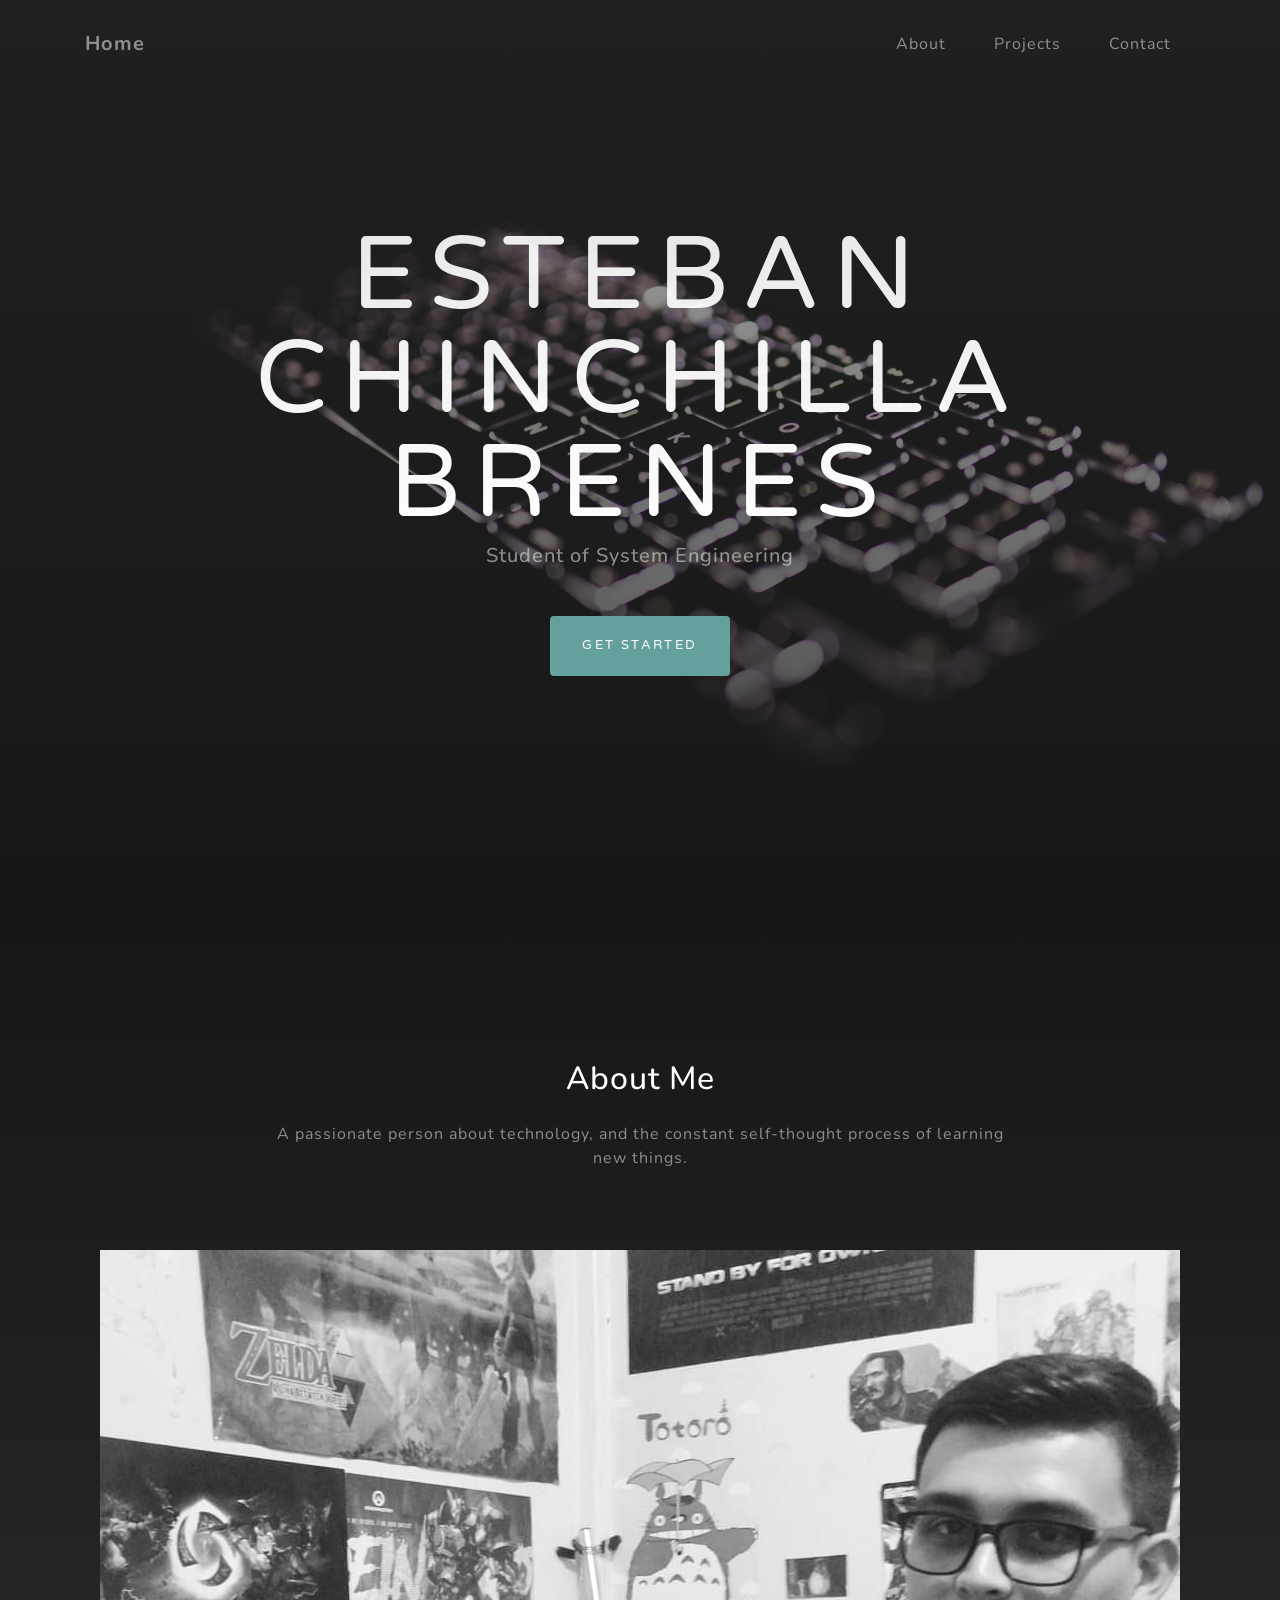
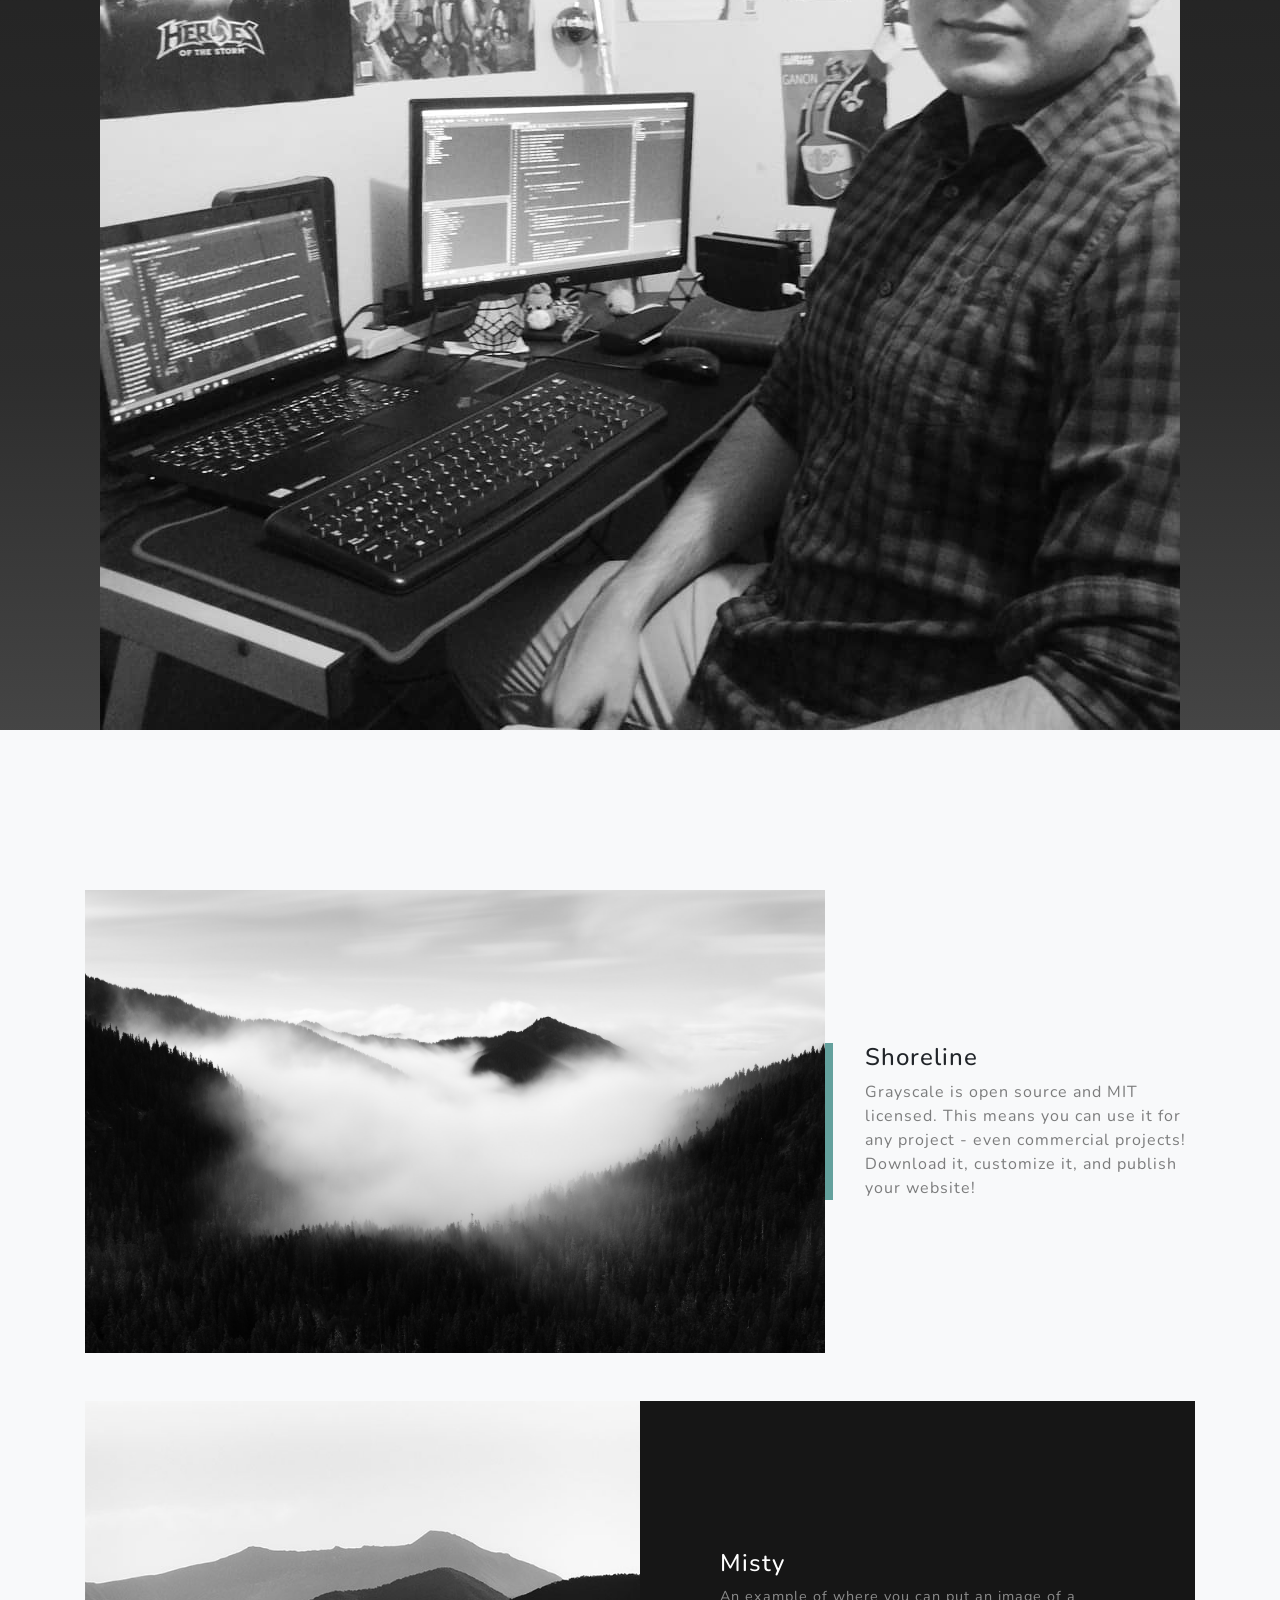
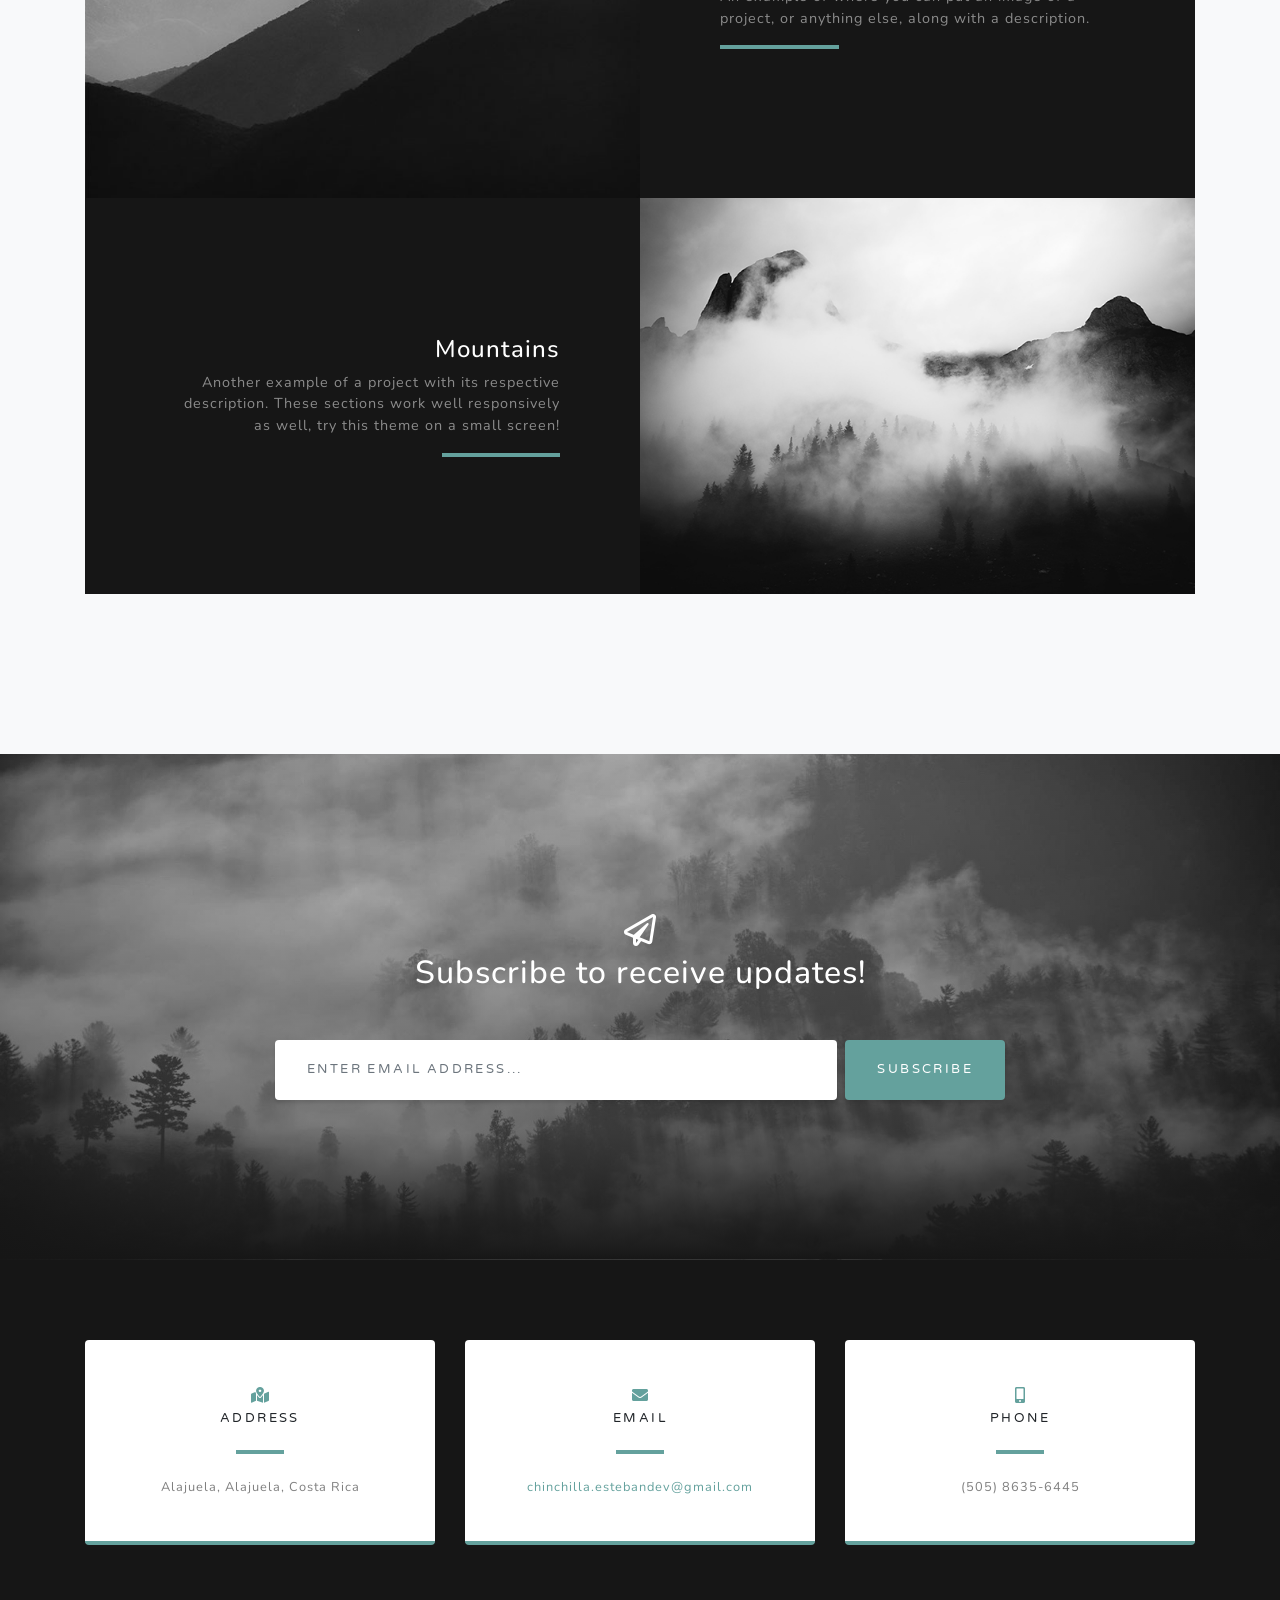
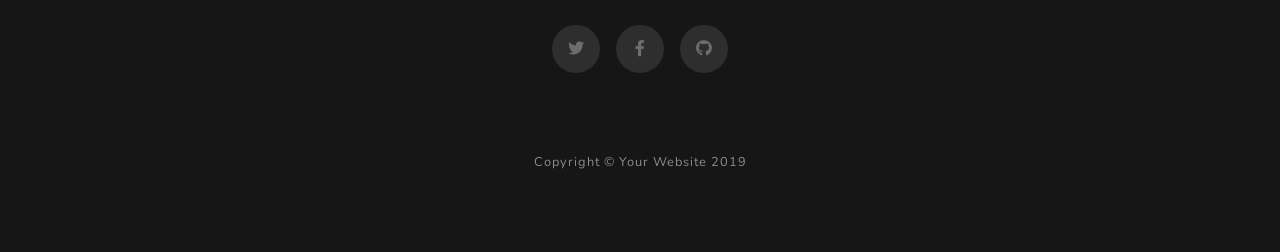
==== index.html @ f5b6cfc0 "Profile pic and header" ====
<!DOCTYPE html>
<html lang="en">

<head>

  <meta charset="utf-8">
  <meta name="viewport" content="width=device-width, initial-scale=1, shrink-to-fit=no">
  <meta name="description" content="">
  <meta name="author" content="">

  <title>Home</title>

  <!-- Bootstrap core CSS -->
  <link href="vendor/bootstrap/css/bootstrap.min.css" rel="stylesheet">

  <!-- Custom fonts for this template -->
  <link href="vendor/fontawesome-free/css/all.min.css" rel="stylesheet">
  <link href="https://fonts.googleapis.com/css?family=Varela+Round" rel="stylesheet">
  <link href="https://fonts.googleapis.com/css?family=Nunito:200,200i,300,300i,400,400i,600,600i,700,700i,800,800i,900,900i" rel="stylesheet">

  <!-- Custom styles for this template -->
  <link href="css/grayscale.min.css" rel="stylesheet">

</head>

<body id="page-top">

  <!-- Navigation -->
  <nav class="navbar navbar-expand-lg navbar-light fixed-top" id="mainNav">
    <div class="container">
      <a class="navbar-brand js-scroll-trigger" href="#page-top">Home</a>
      <button class="navbar-toggler navbar-toggler-right" type="button" data-toggle="collapse" data-target="#navbarResponsive" aria-controls="navbarResponsive" aria-expanded="false" aria-label="Toggle navigation">
        Menu
        <i class="fas fa-bars"></i>
      </button>
      <div class="collapse navbar-collapse" id="navbarResponsive">
        <ul class="navbar-nav ml-auto">
          <li class="nav-item">
            <a class="nav-link js-scroll-trigger" href="#about">About</a>
          </li>
          <li class="nav-item">
            <a class="nav-link js-scroll-trigger" href="#projects">Projects</a>
          </li>
          <li class="nav-item">
            <a class="nav-link js-scroll-trigger" href="#signup">Contact</a>
          </li>
        </ul>
      </div>
    </div>
  </nav>

  <!-- Header -->
  <header class="masthead">
    <div class="container d-flex h-100 align-items-center">
      <div class="mx-auto text-center">
        <h1 class="mx-auto my-0 text-uppercase">Esteban Chinchilla Brenes</h1>
        <h2 class="text-white-50 mx-auto mt-2 mb-5">Student of System Engineering</h2>
        <a href="#about" class="btn btn-primary js-scroll-trigger">Get Started</a>
      </div>
    </div>
  </header>

  <!-- About Section -->
  <section id="about" class="about-section text-center">
    <div class="container">
      <div class="row">
        <div class="col-lg-8 mx-auto">
          <h2 class="text-white mb-4">About Me</h2>
          <p class="text-white-50">
            A passionate person about technology, and the constant self-thought process of learning new things.
          </p>
        </div>
      </div>
      <img src="img/esteban.jpg" class="img-fluid" alt="">
    </div>
  </section>

  <!-- Projects Section -->
  <section id="projects" class="projects-section bg-light">
    <div class="container">

      <!-- Featured Project Row -->
      <div class="row align-items-center no-gutters mb-4 mb-lg-5">
        <div class="col-xl-8 col-lg-7">
          <img class="img-fluid mb-3 mb-lg-0" src="img/bg-masthead.jpg" alt="">
        </div>
        <div class="col-xl-4 col-lg-5">
          <div class="featured-text text-center text-lg-left">
            <h4>Shoreline</h4>
            <p class="text-black-50 mb-0">Grayscale is open source and MIT licensed. This means you can use it for any project - even commercial projects! Download it, customize it, and publish your website!</p>
          </div>
        </div>
      </div>

      <!-- Project One Row -->
      <div class="row justify-content-center no-gutters mb-5 mb-lg-0">
        <div class="col-lg-6">
          <img class="img-fluid" src="img/demo-image-01.jpg" alt="">
        </div>
        <div class="col-lg-6">
          <div class="bg-black text-center h-100 project">
            <div class="d-flex h-100">
              <div class="project-text w-100 my-auto text-center text-lg-left">
                <h4 class="text-white">Misty</h4>
                <p class="mb-0 text-white-50">An example of where you can put an image of a project, or anything else, along with a description.</p>
                <hr class="d-none d-lg-block mb-0 ml-0">
              </div>
            </div>
          </div>
        </div>
      </div>

      <!-- Project Two Row -->
      <div class="row justify-content-center no-gutters">
        <div class="col-lg-6">
          <img class="img-fluid" src="img/demo-image-02.jpg" alt="">
        </div>
        <div class="col-lg-6 order-lg-first">
          <div class="bg-black text-center h-100 project">
            <div class="d-flex h-100">
              <div class="project-text w-100 my-auto text-center text-lg-right">
                <h4 class="text-white">Mountains</h4>
                <p class="mb-0 text-white-50">Another example of a project with its respective description. These sections work well responsively as well, try this theme on a small screen!</p>
                <hr class="d-none d-lg-block mb-0 mr-0">
              </div>
            </div>
          </div>
        </div>
      </div>

    </div>
  </section>

  <!-- Signup Section -->
  <section id="signup" class="signup-section">
    <div class="container">
      <div class="row">
        <div class="col-md-10 col-lg-8 mx-auto text-center">

          <i class="far fa-paper-plane fa-2x mb-2 text-white"></i>
          <h2 class="text-white mb-5">Subscribe to receive updates!</h2>

          <form class="form-inline d-flex">
            <input type="email" class="form-control flex-fill mr-0 mr-sm-2 mb-3 mb-sm-0" id="inputEmail" placeholder="Enter email address...">
            <button type="submit" class="btn btn-primary mx-auto">Subscribe</button>
          </form>

        </div>
      </div>
    </div>
  </section>

  <!-- Contact Section -->
  <section class="contact-section bg-black">
    <div class="container">

      <div class="row">

        <div class="col-md-4 mb-3 mb-md-0">
          <div class="card py-4 h-100">
            <div class="card-body text-center">
              <i class="fas fa-map-marked-alt text-primary mb-2"></i>
              <h4 class="text-uppercase m-0">Address</h4>
              <hr class="my-4">
              <div class="small text-black-50">Alajuela, Alajuela, Costa Rica</div>
            </div>
          </div>
        </div>

        <div class="col-md-4 mb-3 mb-md-0">
          <div class="card py-4 h-100">
            <div class="card-body text-center">
              <i class="fas fa-envelope text-primary mb-2"></i>
              <h4 class="text-uppercase m-0">Email</h4>
              <hr class="my-4">
              <div class="small text-black-50">
                <a href="#">chinchilla.estebandev@gmail.com</a>
              </div>
            </div>
          </div>
        </div>

        <div class="col-md-4 mb-3 mb-md-0">
          <div class="card py-4 h-100">
            <div class="card-body text-center">
              <i class="fas fa-mobile-alt text-primary mb-2"></i>
              <h4 class="text-uppercase m-0">Phone</h4>
              <hr class="my-4">
              <div class="small text-black-50">(505) 8635-6445</div>
            </div>
          </div>
        </div>
      </div>

      <div class="social d-flex justify-content-center">
        <a href="#" class="mx-2">
          <i class="fab fa-twitter"></i>
        </a>
        <a href="#" class="mx-2">
          <i class="fab fa-facebook-f"></i>
        </a>
        <a href="https://github.com/NabetseCR" class="mx-2">
          <i class="fab fa-github"></i>
        </a>
      </div>

    </div>
  </section>

  <!-- Footer -->
  <footer class="bg-black small text-center text-white-50">
    <div class="container">
      Copyright &copy; Your Website 2019
    </div>
  </footer>

  <!-- Bootstrap core JavaScript -->
  <script src="vendor/jquery/jquery.min.js"></script>
  <script src="vendor/bootstrap/js/bootstrap.bundle.min.js"></script>

  <!-- Plugin JavaScript -->
  <script src="vendor/jquery-easing/jquery.easing.min.js"></script>

  <!-- Custom scripts for this template -->
  <script src="js/grayscale.min.js"></script>

</body>

</html>
---- css/grayscale.min.css ----
/*!
 * Start Bootstrap - Grayscale v5.0.9 (https://startbootstrap.com/template-overviews/grayscale)
 * Copyright 2013-2019 Start Bootstrap
 * Licensed under MIT (https://github.com/BlackrockDigital/startbootstrap-grayscale/blob/master/LICENSE)
 */#mainNav{min-height:56px;background-color:#fff}#mainNav .navbar-toggler{font-size:80%;padding:.75rem;color:#64a19d;border:1px solid #64a19d}#mainNav .navbar-toggler:focus{outline:0}#mainNav .navbar-brand{color:#161616;font-weight:700;padding:.9rem 0}#mainNav .navbar-nav .nav-item:hover{color:fade(white,80%);outline:0;background-color:transparent}#mainNav .navbar-nav .nav-item:active,#mainNav .navbar-nav .nav-item:focus{outline:0;background-color:transparent}@media (min-width:992px){#mainNav{padding-top:0;padding-bottom:0;border-bottom:none;background-color:transparent;transition:background-color .3s ease-in-out}#mainNav .navbar-brand{padding:.5rem 0;color:rgba(255,255,255,.5)}#mainNav .nav-link{transition:none;padding:2rem 1.5rem;color:rgba(255,255,255,.5)}#mainNav .nav-link:hover{color:rgba(255,255,255,.75)}#mainNav .nav-link:active{color:#fff}#mainNav.navbar-shrink{background-color:#fff}#mainNav.navbar-shrink .navbar-brand{color:#161616}#mainNav.navbar-shrink .nav-link{color:#161616;padding:1.5rem 1.5rem 1.25rem;border-bottom:.25rem solid transparent}#mainNav.navbar-shrink .nav-link:hover{color:#64a19d}#mainNav.navbar-shrink .nav-link:active{color:#467370}#mainNav.navbar-shrink .nav-link.active{color:#64a19d;outline:0;border-bottom:.25rem solid #64a19d}}.masthead{position:relative;width:100%;height:auto;min-height:35rem;padding:15rem 0;background:linear-gradient(to bottom,rgba(22,22,22,.3) 0,rgba(22,22,22,.7) 75%,#161616 100%),url(../img/bg-esteban.jpg);background-position:center;background-repeat:no-repeat;background-attachment:scroll;background-size:cover}.masthead h1{font-family:'Varela Round';font-size:2.5rem;line-height:2.5rem;letter-spacing:.8rem;background:-webkit-linear-gradient(rgba(255,255,255,.9),rgba(255,255,255,6));-webkit-text-fill-color:transparent;-webkit-background-clip:text}.masthead h2{max-width:20rem;font-size:1rem}@media (min-width:768px){.masthead h1{font-size:4rem;line-height:4rem}}@media (min-width:992px){.masthead{height:100vh;padding:0}.masthead h1{font-size:6.5rem;line-height:6.5rem;letter-spacing:.8rem}.masthead h2{max-width:30rem;font-size:1.25rem}}.btn{box-shadow:0 .1875rem .1875rem 0 rgba(0,0,0,.1)!important;padding:1.25rem 2rem;font-family:'Varela Round';font-size:80%;text-transform:uppercase;letter-spacing:.15rem;border:0}.btn-primary{background-color:#64a19d}.btn-primary:hover{background-color:#4f837f}.btn-primary:focus{background-color:#4f837f;color:#fff}.btn-primary:active{background-color:#467370!important}.about-section{padding-top:10rem;background:linear-gradient(to bottom,#161616 0,rgba(22,22,22,.9) 75%,rgba(22,22,22,.8) 100%)}.about-section p{margin-bottom:5rem}.projects-section{padding:10rem 0}.projects-section .featured-text{padding:2rem}@media (min-width:992px){.projects-section .featured-text{padding:0 0 0 2rem;border-left:.5rem solid #64a19d}}.projects-section .project-text{padding:3rem;font-size:90%}@media (min-width:992px){.projects-section .project-text{padding:5rem}.projects-section .project-text hr{border-color:#64a19d;border-width:.25rem;width:30%}}.signup-section{padding:10rem 0;background:linear-gradient(to bottom,rgba(22,22,22,.1) 0,rgba(22,22,22,.5) 75%,#161616 100%),url(../img/bg-signup.jpg);background-position:center;background-repeat:no-repeat;background-attachment:scroll;background-size:cover}.signup-section .form-inline input{box-shadow:0 .1875rem .1875rem 0 rgba(0,0,0,.1)!important;padding:1.25rem 2rem;height:auto;font-family:'Varela Round';font-size:80%;text-transform:uppercase;letter-spacing:.15rem;border:0}.contact-section{padding:5rem 0 0}.contact-section .card{border:0;border-bottom:.25rem solid #64a19d}.contact-section .card h4{font-size:.8rem;font-family:'Varela Round';text-transform:uppercase;letter-spacing:.15rem}.contact-section .card hr{border-color:#64a19d;border-width:.25rem;width:3rem}.contact-section .social{margin-top:5rem}.contact-section .social a{text-align:center;height:3rem;width:3rem;background:rgba(255,255,255,.1);border-radius:100%;line-height:3rem;color:rgba(255,255,255,.3)}.contact-section .social a:hover{color:rgba(255,255,255,.5)}.contact-section .social a:active{color:#fff}body{font-family:Nunito;letter-spacing:.0625em}a{color:#64a19d}a:focus,a:hover{text-decoration:none;color:#3c6360}.bg-black{background-color:#161616!important}.bg-primary{background-color:#64a19d!important}.text-primary{color:#64a19d!important}footer{padding:5rem 0}
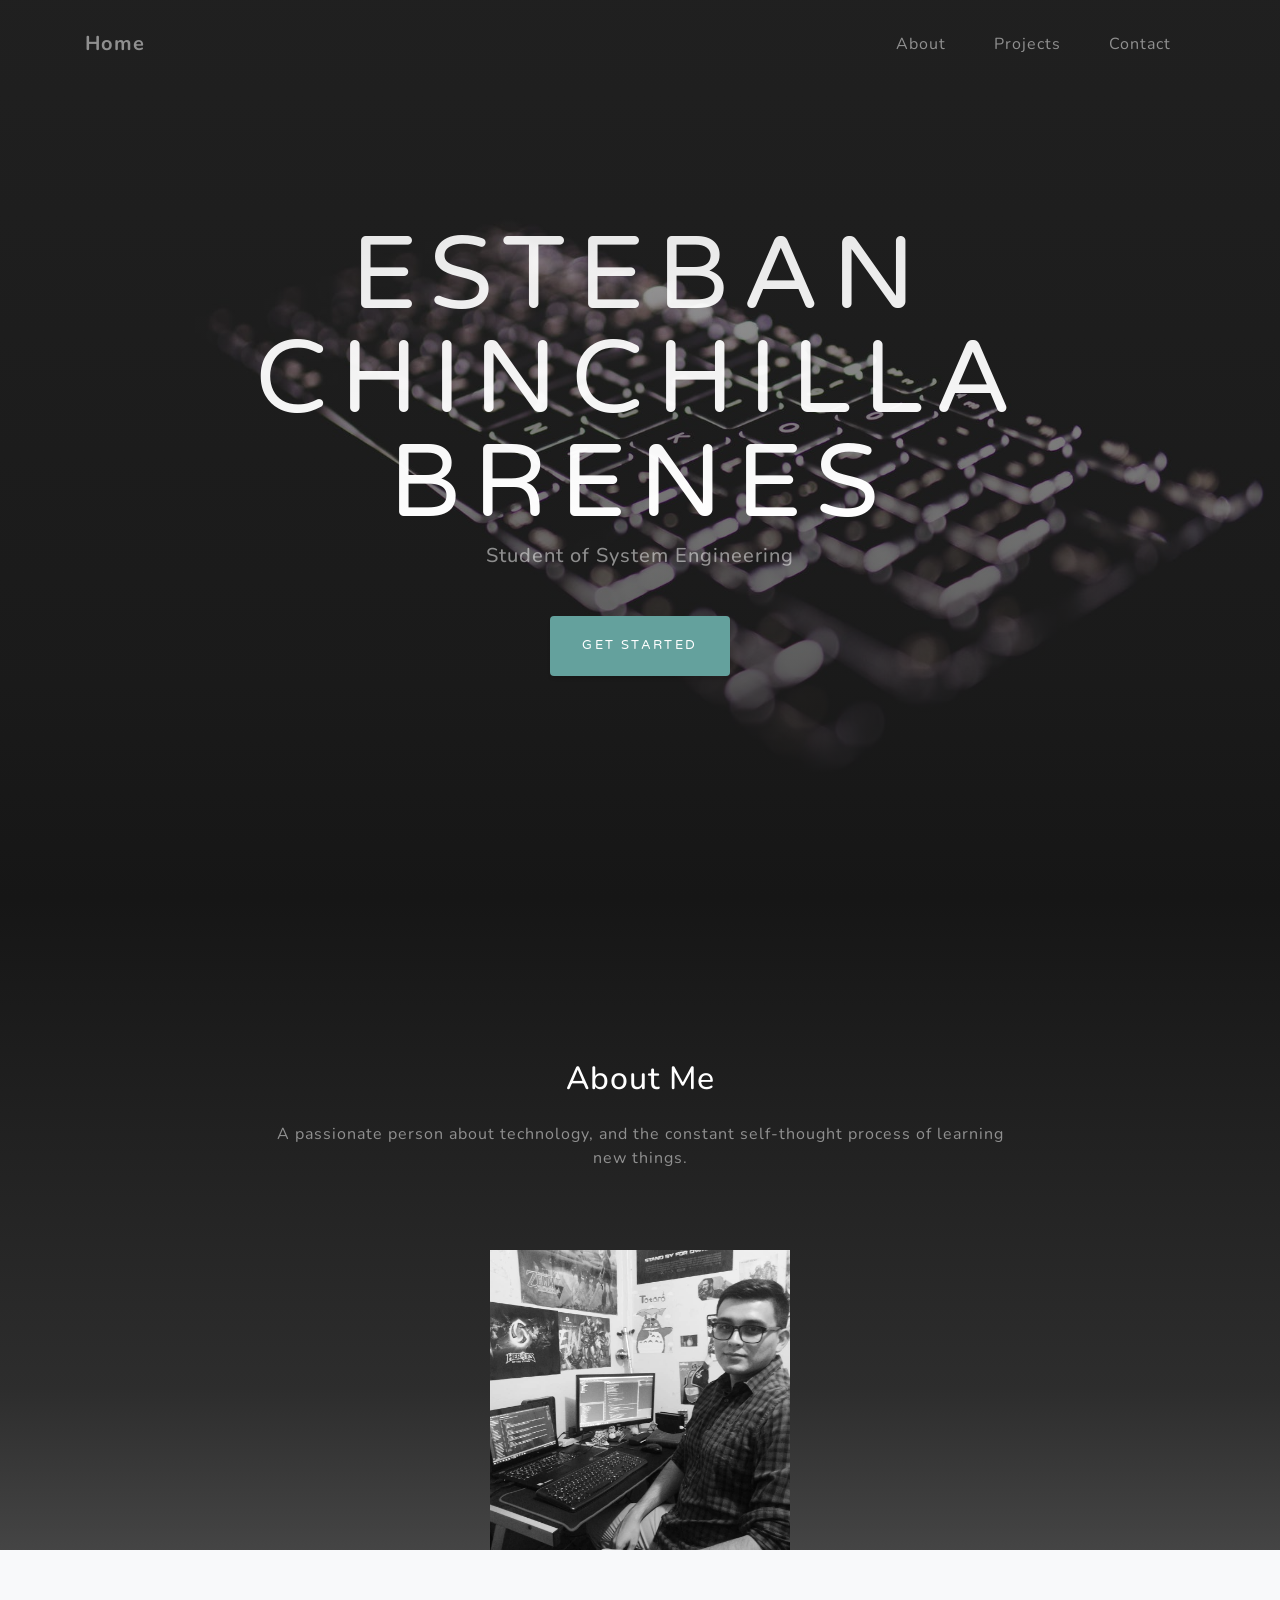
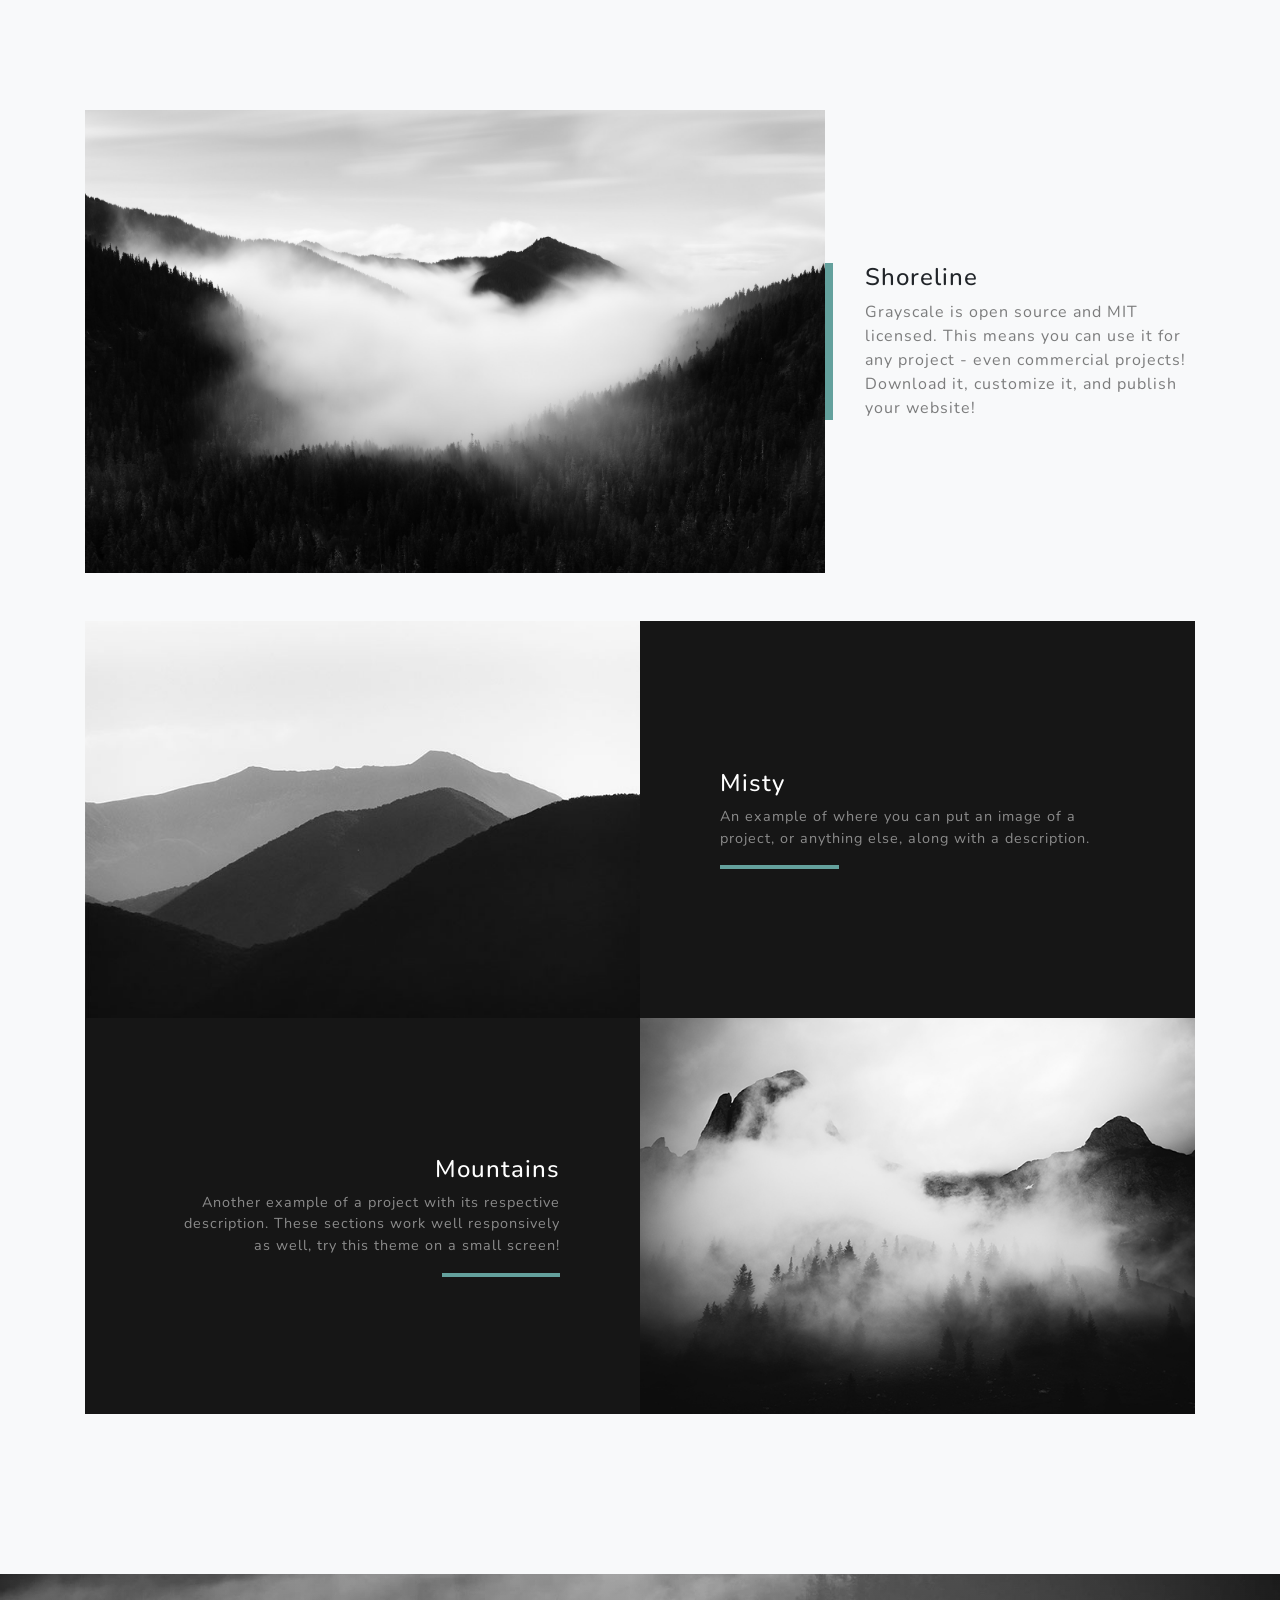
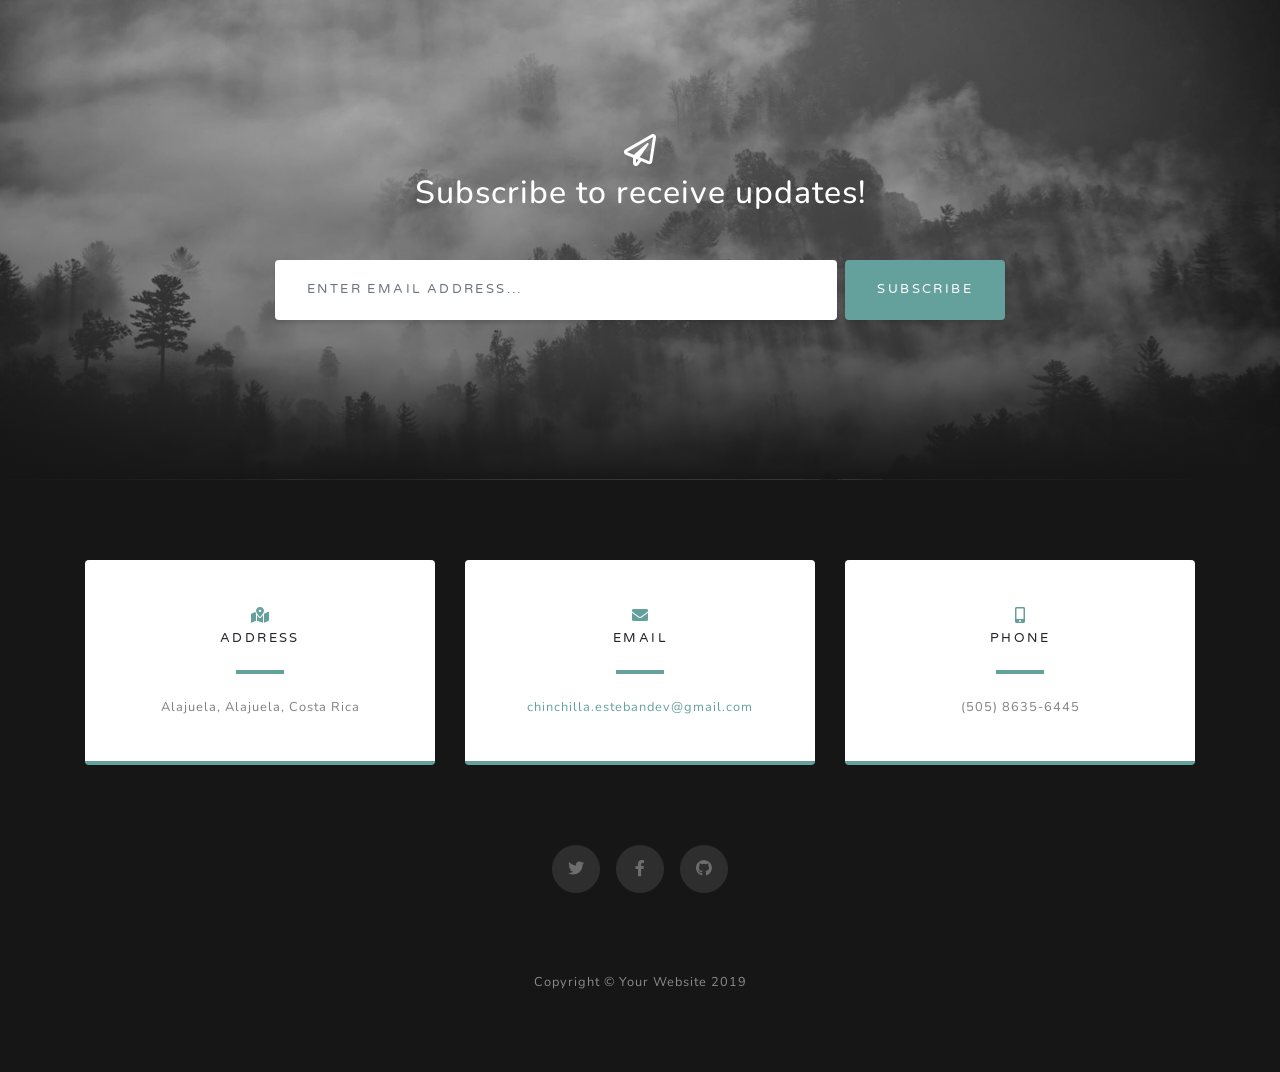
==== commit cf203beb: "fix size of picture" ====
--- a/index.html
+++ b/index.html
@@ -71,7 +71,7 @@
           </p>
         </div>
       </div>
-      <img src="img/esteban.jpg" class="img-fluid" alt="">
+      <img src="img/esteban.jpg" class="img-fluid" style="width: 300px; height: 300px;" alt="">
     </div>
   </section>
 
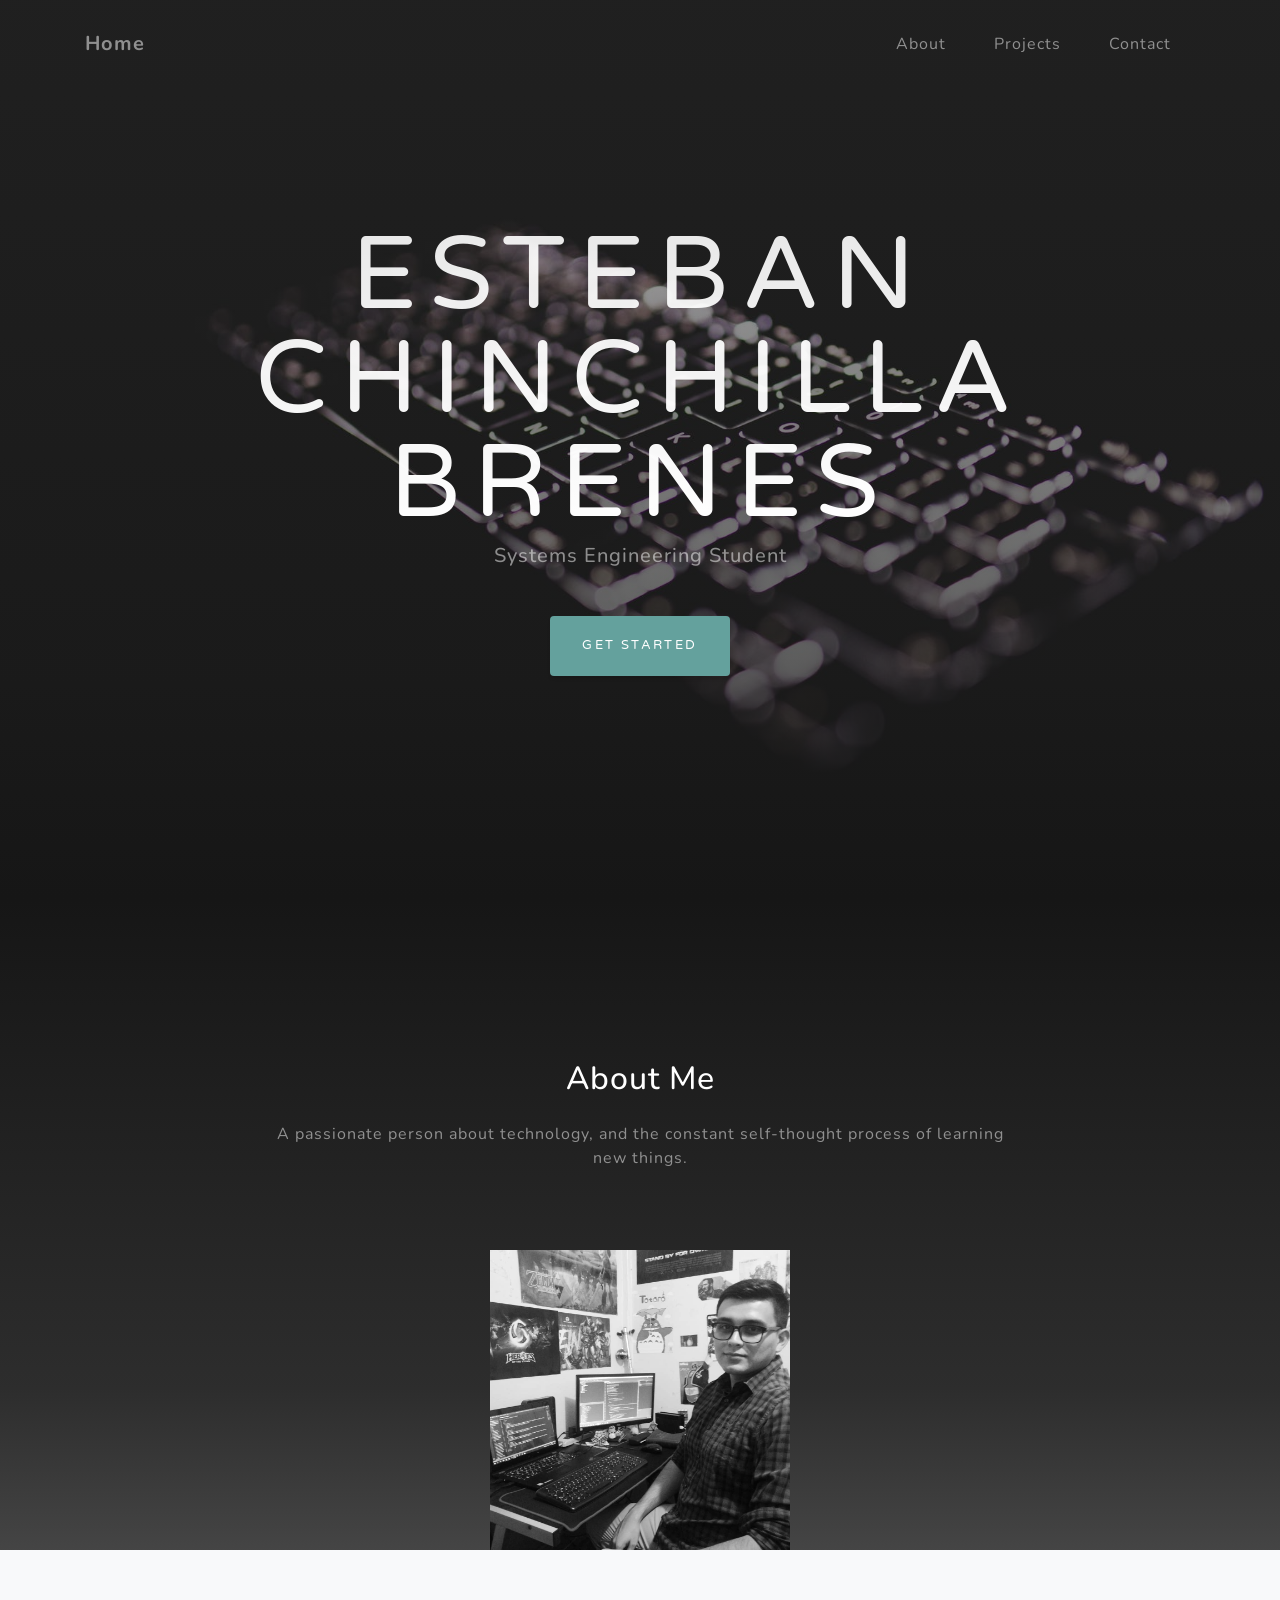
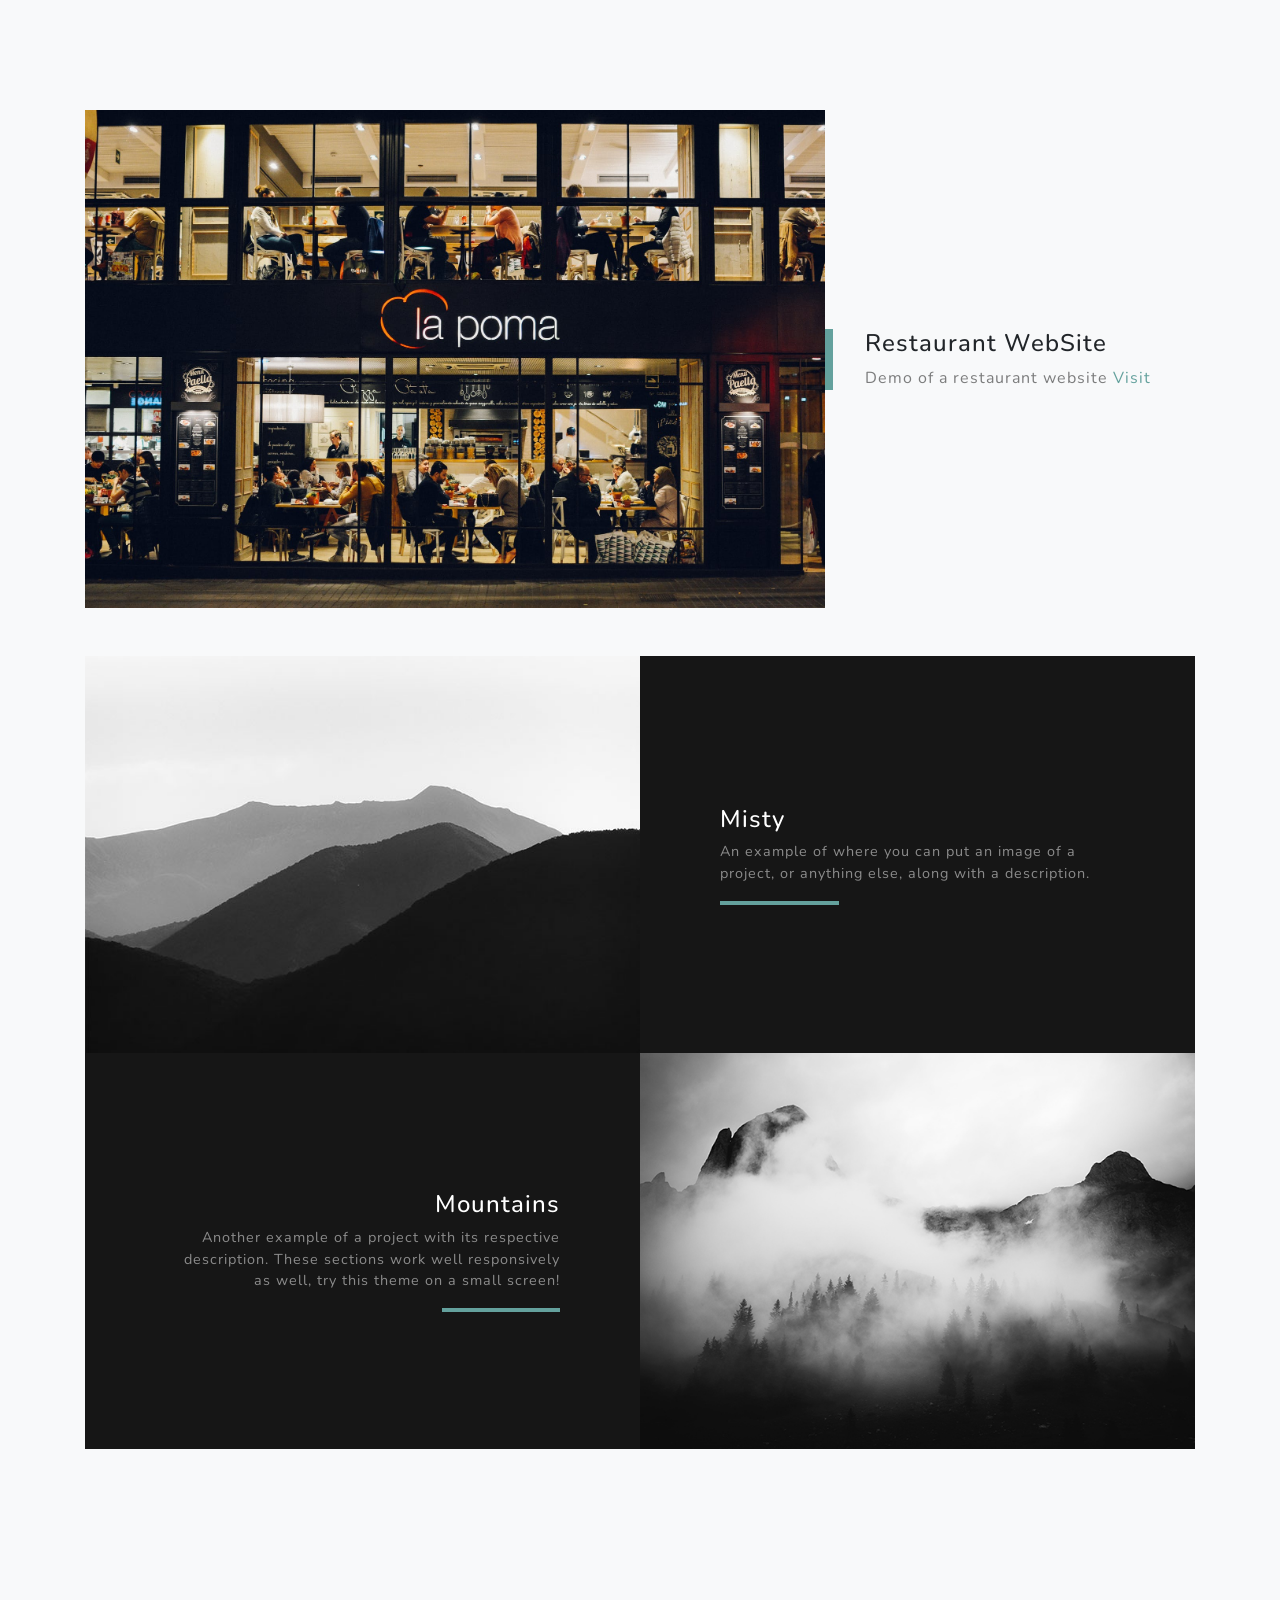
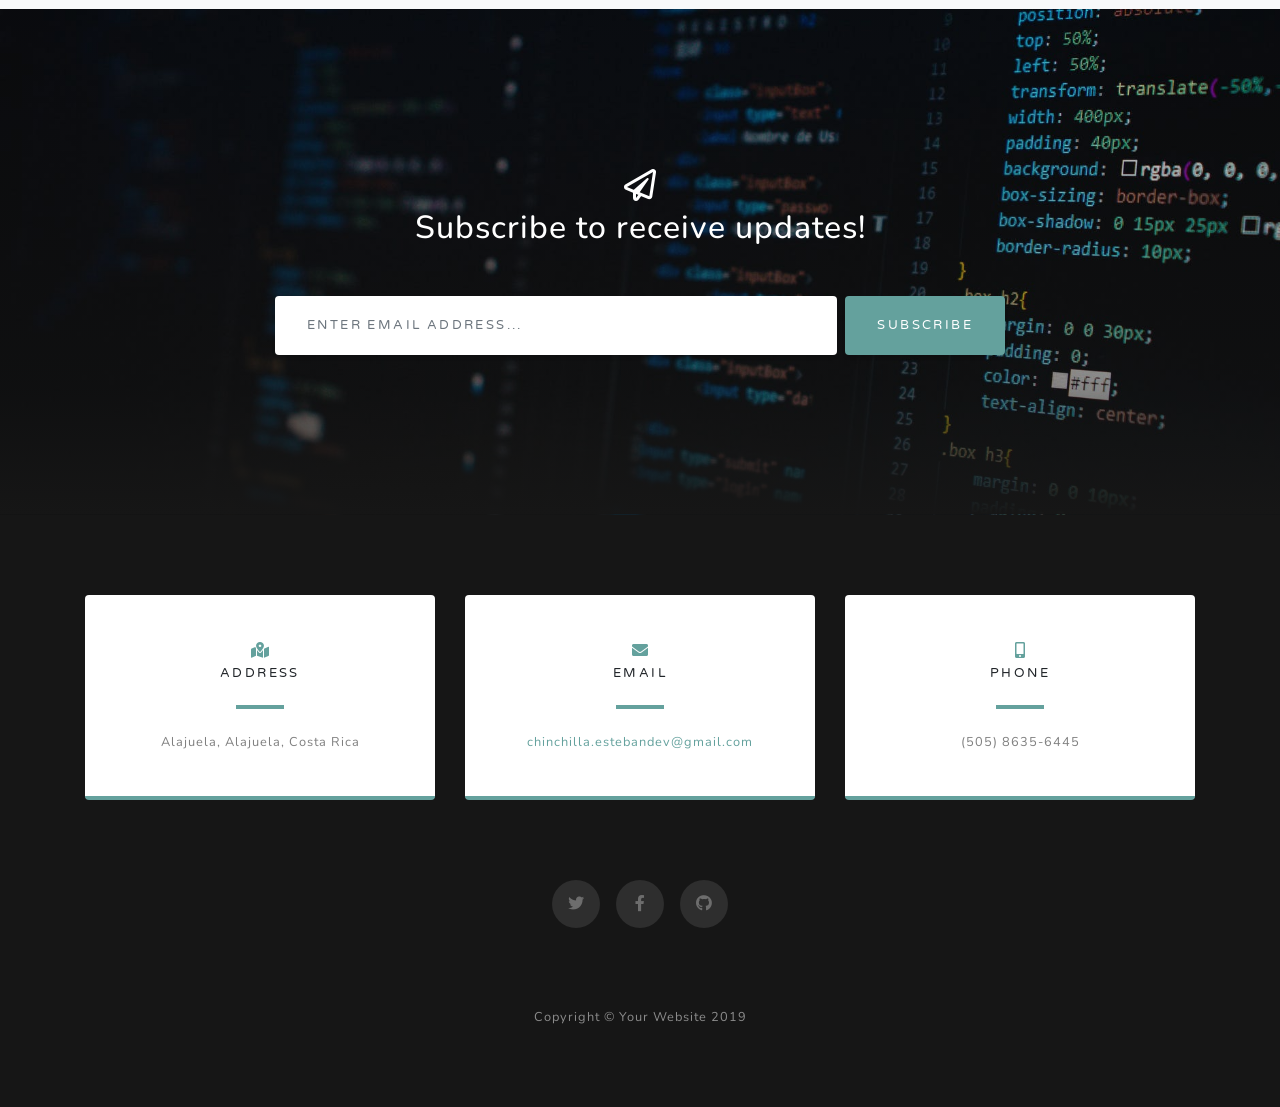
==== commit cdfaac92: "Link to laPoma" ====
--- a/index.html
+++ b/index.html
@@ -54,7 +54,7 @@
     <div class="container d-flex h-100 align-items-center">
       <div class="mx-auto text-center">
         <h1 class="mx-auto my-0 text-uppercase">Esteban Chinchilla Brenes</h1>
-        <h2 class="text-white-50 mx-auto mt-2 mb-5">Student of System Engineering</h2>
+        <h2 class="text-white-50 mx-auto mt-2 mb-5">Systems Engineering Student</h2>
         <a href="#about" class="btn btn-primary js-scroll-trigger">Get Started</a>
       </div>
     </div>
@@ -82,12 +82,12 @@
       <!-- Featured Project Row -->
       <div class="row align-items-center no-gutters mb-4 mb-lg-5">
         <div class="col-xl-8 col-lg-7">
-          <img class="img-fluid mb-3 mb-lg-0" src="img/bg-masthead.jpg" alt="">
+          <img class="img-fluid mb-3 mb-lg-0" src="img/lapoma.jpeg" alt="">
         </div>
         <div class="col-xl-4 col-lg-5">
           <div class="featured-text text-center text-lg-left">
-            <h4>Shoreline</h4>
-            <p class="text-black-50 mb-0">Grayscale is open source and MIT licensed. This means you can use it for any project - even commercial projects! Download it, customize it, and publish your website!</p>
+            <h4>Restaurant WebSite</h4>
+            <p class="text-black-50 mb-0">Demo of a restaurant website <a href="https://unruffled-khorana-a075fb.netlify.com/">Visit</a></p>
           </div>
         </div>
       </div>
--- a/css/grayscale.min.css
+++ b/css/grayscale.min.css
@@ -2,4 +2,4 @@
  * Start Bootstrap - Grayscale v5.0.9 (https://startbootstrap.com/template-overviews/grayscale)
  * Copyright 2013-2019 Start Bootstrap
  * Licensed under MIT (https://github.com/BlackrockDigital/startbootstrap-grayscale/blob/master/LICENSE)
- */#mainNav{min-height:56px;background-color:#fff}#mainNav .navbar-toggler{font-size:80%;padding:.75rem;color:#64a19d;border:1px solid #64a19d}#mainNav .navbar-toggler:focus{outline:0}#mainNav .navbar-brand{color:#161616;font-weight:700;padding:.9rem 0}#mainNav .navbar-nav .nav-item:hover{color:fade(white,80%);outline:0;background-color:transparent}#mainNav .navbar-nav .nav-item:active,#mainNav .navbar-nav .nav-item:focus{outline:0;background-color:transparent}@media (min-width:992px){#mainNav{padding-top:0;padding-bottom:0;border-bottom:none;background-color:transparent;transition:background-color .3s ease-in-out}#mainNav .navbar-brand{padding:.5rem 0;color:rgba(255,255,255,.5)}#mainNav .nav-link{transition:none;padding:2rem 1.5rem;color:rgba(255,255,255,.5)}#mainNav .nav-link:hover{color:rgba(255,255,255,.75)}#mainNav .nav-link:active{color:#fff}#mainNav.navbar-shrink{background-color:#fff}#mainNav.navbar-shrink .navbar-brand{color:#161616}#mainNav.navbar-shrink .nav-link{color:#161616;padding:1.5rem 1.5rem 1.25rem;border-bottom:.25rem solid transparent}#mainNav.navbar-shrink .nav-link:hover{color:#64a19d}#mainNav.navbar-shrink .nav-link:active{color:#467370}#mainNav.navbar-shrink .nav-link.active{color:#64a19d;outline:0;border-bottom:.25rem solid #64a19d}}.masthead{position:relative;width:100%;height:auto;min-height:35rem;padding:15rem 0;background:linear-gradient(to bottom,rgba(22,22,22,.3) 0,rgba(22,22,22,.7) 75%,#161616 100%),url(../img/bg-esteban.jpg);background-position:center;background-repeat:no-repeat;background-attachment:scroll;background-size:cover}.masthead h1{font-family:'Varela Round';font-size:2.5rem;line-height:2.5rem;letter-spacing:.8rem;background:-webkit-linear-gradient(rgba(255,255,255,.9),rgba(255,255,255,6));-webkit-text-fill-color:transparent;-webkit-background-clip:text}.masthead h2{max-width:20rem;font-size:1rem}@media (min-width:768px){.masthead h1{font-size:4rem;line-height:4rem}}@media (min-width:992px){.masthead{height:100vh;padding:0}.masthead h1{font-size:6.5rem;line-height:6.5rem;letter-spacing:.8rem}.masthead h2{max-width:30rem;font-size:1.25rem}}.btn{box-shadow:0 .1875rem .1875rem 0 rgba(0,0,0,.1)!important;padding:1.25rem 2rem;font-family:'Varela Round';font-size:80%;text-transform:uppercase;letter-spacing:.15rem;border:0}.btn-primary{background-color:#64a19d}.btn-primary:hover{background-color:#4f837f}.btn-primary:focus{background-color:#4f837f;color:#fff}.btn-primary:active{background-color:#467370!important}.about-section{padding-top:10rem;background:linear-gradient(to bottom,#161616 0,rgba(22,22,22,.9) 75%,rgba(22,22,22,.8) 100%)}.about-section p{margin-bottom:5rem}.projects-section{padding:10rem 0}.projects-section .featured-text{padding:2rem}@media (min-width:992px){.projects-section .featured-text{padding:0 0 0 2rem;border-left:.5rem solid #64a19d}}.projects-section .project-text{padding:3rem;font-size:90%}@media (min-width:992px){.projects-section .project-text{padding:5rem}.projects-section .project-text hr{border-color:#64a19d;border-width:.25rem;width:30%}}.signup-section{padding:10rem 0;background:linear-gradient(to bottom,rgba(22,22,22,.1) 0,rgba(22,22,22,.5) 75%,#161616 100%),url(../img/bg-signup.jpg);background-position:center;background-repeat:no-repeat;background-attachment:scroll;background-size:cover}.signup-section .form-inline input{box-shadow:0 .1875rem .1875rem 0 rgba(0,0,0,.1)!important;padding:1.25rem 2rem;height:auto;font-family:'Varela Round';font-size:80%;text-transform:uppercase;letter-spacing:.15rem;border:0}.contact-section{padding:5rem 0 0}.contact-section .card{border:0;border-bottom:.25rem solid #64a19d}.contact-section .card h4{font-size:.8rem;font-family:'Varela Round';text-transform:uppercase;letter-spacing:.15rem}.contact-section .card hr{border-color:#64a19d;border-width:.25rem;width:3rem}.contact-section .social{margin-top:5rem}.contact-section .social a{text-align:center;height:3rem;width:3rem;background:rgba(255,255,255,.1);border-radius:100%;line-height:3rem;color:rgba(255,255,255,.3)}.contact-section .social a:hover{color:rgba(255,255,255,.5)}.contact-section .social a:active{color:#fff}body{font-family:Nunito;letter-spacing:.0625em}a{color:#64a19d}a:focus,a:hover{text-decoration:none;color:#3c6360}.bg-black{background-color:#161616!important}.bg-primary{background-color:#64a19d!important}.text-primary{color:#64a19d!important}footer{padding:5rem 0}+ */#mainNav{min-height:56px;background-color:#fff}#mainNav .navbar-toggler{font-size:80%;padding:.75rem;color:#64a19d;border:1px solid #64a19d}#mainNav .navbar-toggler:focus{outline:0}#mainNav .navbar-brand{color:#161616;font-weight:700;padding:.9rem 0}#mainNav .navbar-nav .nav-item:hover{color:fade(white,80%);outline:0;background-color:transparent}#mainNav .navbar-nav .nav-item:active,#mainNav .navbar-nav .nav-item:focus{outline:0;background-color:transparent}@media (min-width:992px){#mainNav{padding-top:0;padding-bottom:0;border-bottom:none;background-color:transparent;transition:background-color .3s ease-in-out}#mainNav .navbar-brand{padding:.5rem 0;color:rgba(255,255,255,.5)}#mainNav .nav-link{transition:none;padding:2rem 1.5rem;color:rgba(255,255,255,.5)}#mainNav .nav-link:hover{color:rgba(255,255,255,.75)}#mainNav .nav-link:active{color:#fff}#mainNav.navbar-shrink{background-color:#fff}#mainNav.navbar-shrink .navbar-brand{color:#161616}#mainNav.navbar-shrink .nav-link{color:#161616;padding:1.5rem 1.5rem 1.25rem;border-bottom:.25rem solid transparent}#mainNav.navbar-shrink .nav-link:hover{color:#64a19d}#mainNav.navbar-shrink .nav-link:active{color:#467370}#mainNav.navbar-shrink .nav-link.active{color:#64a19d;outline:0;border-bottom:.25rem solid #64a19d}}.masthead{position:relative;width:100%;height:auto;min-height:35rem;padding:15rem 0;background:linear-gradient(to bottom,rgba(22,22,22,.3) 0,rgba(22,22,22,.7) 75%,#161616 100%),url(../img/bg-esteban.jpg);background-position:center;background-repeat:no-repeat;background-attachment:scroll;background-size:cover}.masthead h1{font-family:'Varela Round';font-size:2.5rem;line-height:2.5rem;letter-spacing:.8rem;background:-webkit-linear-gradient(rgba(255,255,255,.9),rgba(255,255,255,6));-webkit-text-fill-color:transparent;-webkit-background-clip:text}.masthead h2{max-width:20rem;font-size:1rem}@media (min-width:768px){.masthead h1{font-size:4rem;line-height:4rem}}@media (min-width:992px){.masthead{height:100vh;padding:0}.masthead h1{font-size:6.5rem;line-height:6.5rem;letter-spacing:.8rem}.masthead h2{max-width:30rem;font-size:1.25rem}}.btn{box-shadow:0 .1875rem .1875rem 0 rgba(0,0,0,.1)!important;padding:1.25rem 2rem;font-family:'Varela Round';font-size:80%;text-transform:uppercase;letter-spacing:.15rem;border:0}.btn-primary{background-color:#64a19d}.btn-primary:hover{background-color:#4f837f}.btn-primary:focus{background-color:#4f837f;color:#fff}.btn-primary:active{background-color:#467370!important}.about-section{padding-top:10rem;background:linear-gradient(to bottom,#161616 0,rgba(22,22,22,.9) 75%,rgba(22,22,22,.8) 100%)}.about-section p{margin-bottom:5rem}.projects-section{padding:10rem 0}.projects-section .featured-text{padding:2rem}@media (min-width:992px){.projects-section .featured-text{padding:0 0 0 2rem;border-left:.5rem solid #64a19d}}.projects-section .project-text{padding:3rem;font-size:90%}@media (min-width:992px){.projects-section .project-text{padding:5rem}.projects-section .project-text hr{border-color:#64a19d;border-width:.25rem;width:30%}}.signup-section{padding:10rem 0;background:linear-gradient(to bottom,rgba(22,22,22,.1) 0,rgba(22,22,22,.5) 75%,#161616 100%),url(../img/contact-bg.jpeg);background-position:center;background-repeat:no-repeat;background-attachment:scroll;background-size:cover}.signup-section .form-inline input{box-shadow:0 .1875rem .1875rem 0 rgba(0,0,0,.1)!important;padding:1.25rem 2rem;height:auto;font-family:'Varela Round';font-size:80%;text-transform:uppercase;letter-spacing:.15rem;border:0}.contact-section{padding:5rem 0 0}.contact-section .card{border:0;border-bottom:.25rem solid #64a19d}.contact-section .card h4{font-size:.8rem;font-family:'Varela Round';text-transform:uppercase;letter-spacing:.15rem}.contact-section .card hr{border-color:#64a19d;border-width:.25rem;width:3rem}.contact-section .social{margin-top:5rem}.contact-section .social a{text-align:center;height:3rem;width:3rem;background:rgba(255,255,255,.1);border-radius:100%;line-height:3rem;color:rgba(255,255,255,.3)}.contact-section .social a:hover{color:rgba(255,255,255,.5)}.contact-section .social a:active{color:#fff}body{font-family:Nunito;letter-spacing:.0625em}a{color:#64a19d}a:focus,a:hover{text-decoration:none;color:#3c6360}.bg-black{background-color:#161616!important}.bg-primary{background-color:#64a19d!important}.text-primary{color:#64a19d!important}footer{padding:5rem 0}
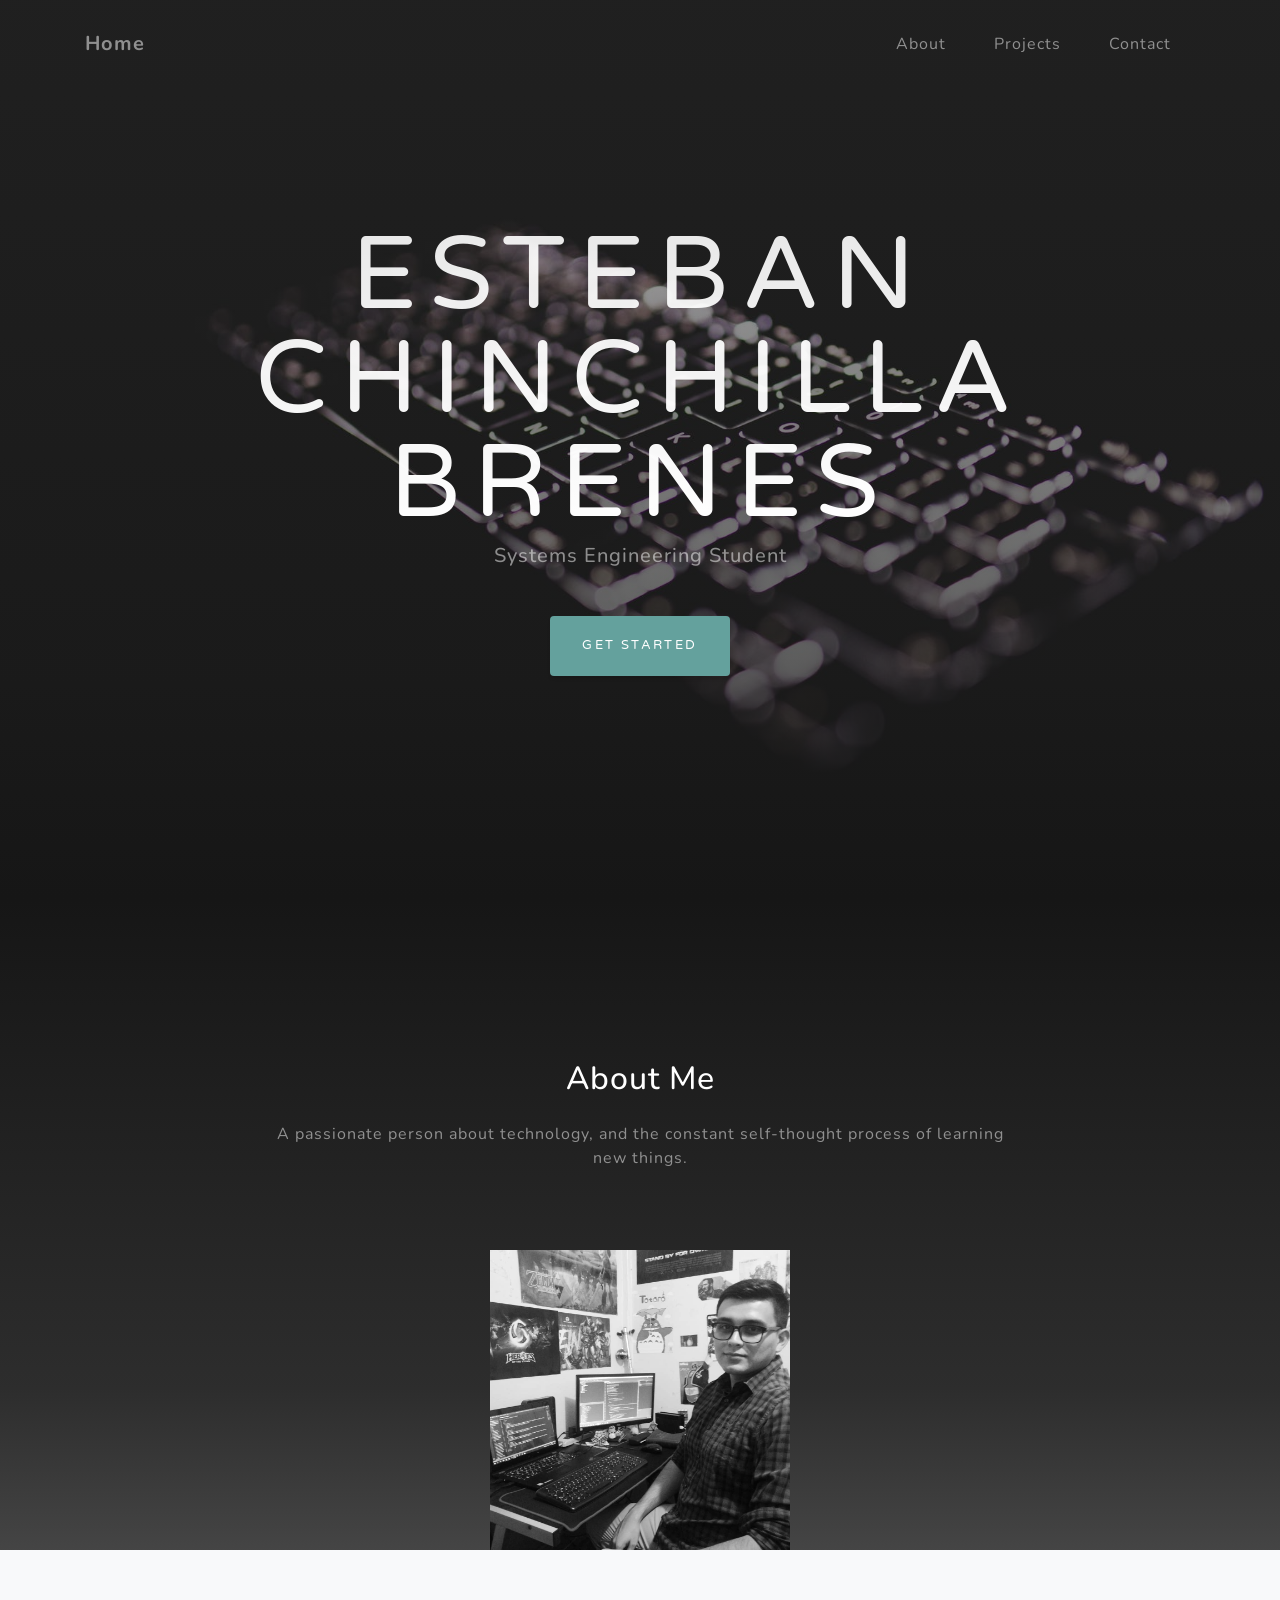
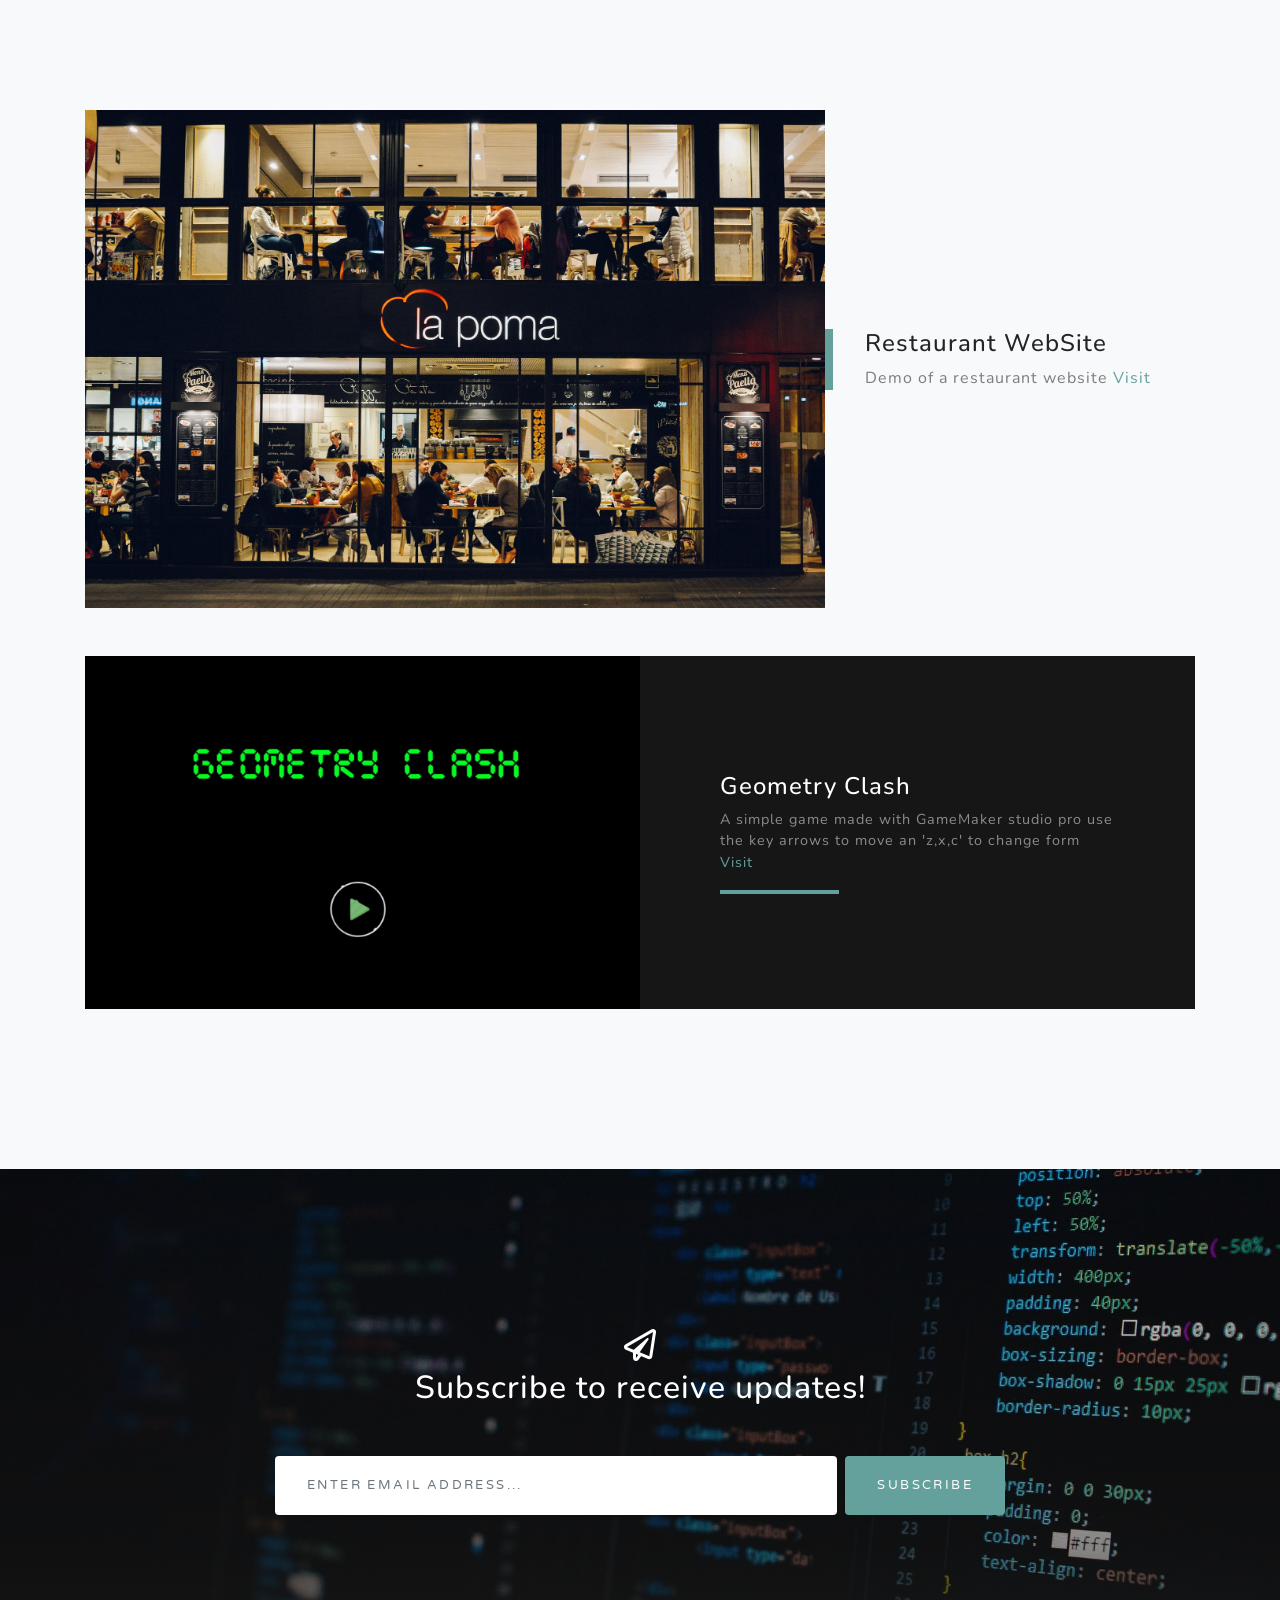
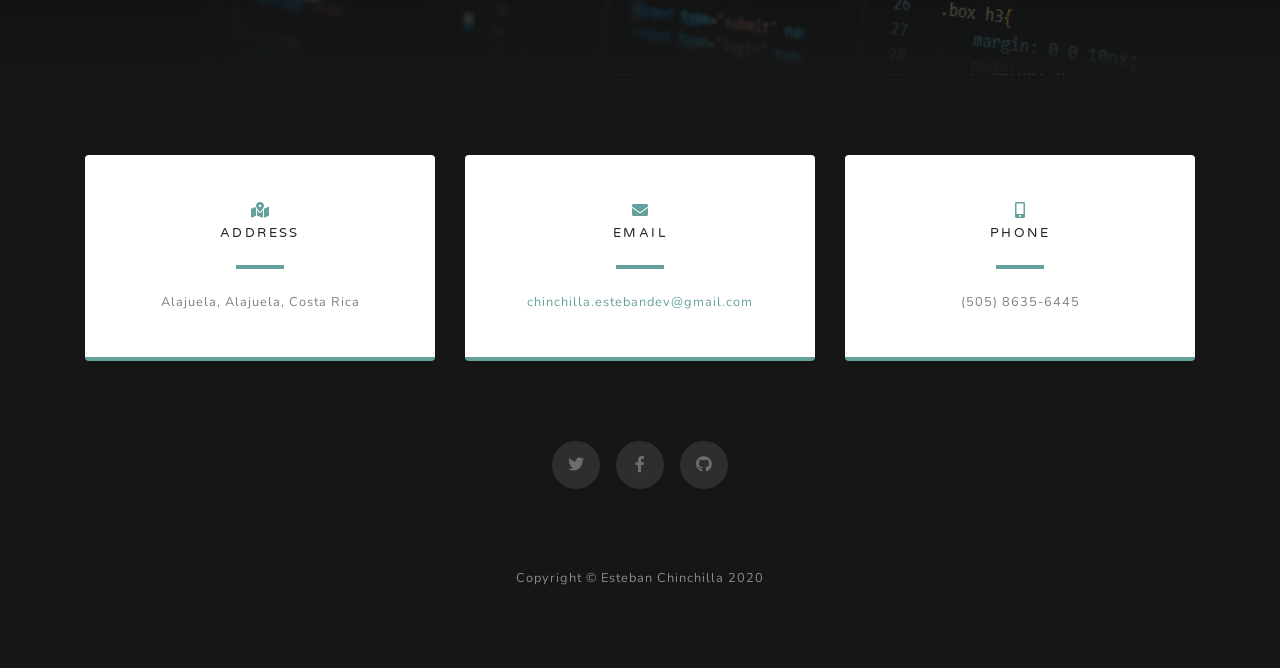
==== commit 27568bf5: "Se agrega juego" ====
--- a/index.html
+++ b/index.html
@@ -95,33 +95,15 @@
       <!-- Project One Row -->
       <div class="row justify-content-center no-gutters mb-5 mb-lg-0">
         <div class="col-lg-6">
-          <img class="img-fluid" src="img/demo-image-01.jpg" alt="">
+          <img class="img-fluid" src="img/game-bg.PNG" alt="">
         </div>
         <div class="col-lg-6">
           <div class="bg-black text-center h-100 project">
             <div class="d-flex h-100">
               <div class="project-text w-100 my-auto text-center text-lg-left">
-                <h4 class="text-white">Misty</h4>
-                <p class="mb-0 text-white-50">An example of where you can put an image of a project, or anything else, along with a description.</p>
+                <h4 class="text-white">Geometry Clash</h4>
+                <p class="mb-0 text-white-50">A simple game made with GameMaker studio pro use the key arrows to move an 'z,x,c' to change form <a href="https://happy-gates-7c03cb.netlify.app">Visit</a></p>
                 <hr class="d-none d-lg-block mb-0 ml-0">
-              </div>
-            </div>
-          </div>
-        </div>
-      </div>
-
-      <!-- Project Two Row -->
-      <div class="row justify-content-center no-gutters">
-        <div class="col-lg-6">
-          <img class="img-fluid" src="img/demo-image-02.jpg" alt="">
-        </div>
-        <div class="col-lg-6 order-lg-first">
-          <div class="bg-black text-center h-100 project">
-            <div class="d-flex h-100">
-              <div class="project-text w-100 my-auto text-center text-lg-right">
-                <h4 class="text-white">Mountains</h4>
-                <p class="mb-0 text-white-50">Another example of a project with its respective description. These sections work well responsively as well, try this theme on a small screen!</p>
-                <hr class="d-none d-lg-block mb-0 mr-0">
               </div>
             </div>
           </div>
@@ -210,7 +192,7 @@
   <!-- Footer -->
   <footer class="bg-black small text-center text-white-50">
     <div class="container">
-      Copyright &copy; Your Website 2019
+      Copyright &copy; Esteban Chinchilla 2020
     </div>
   </footer>
 
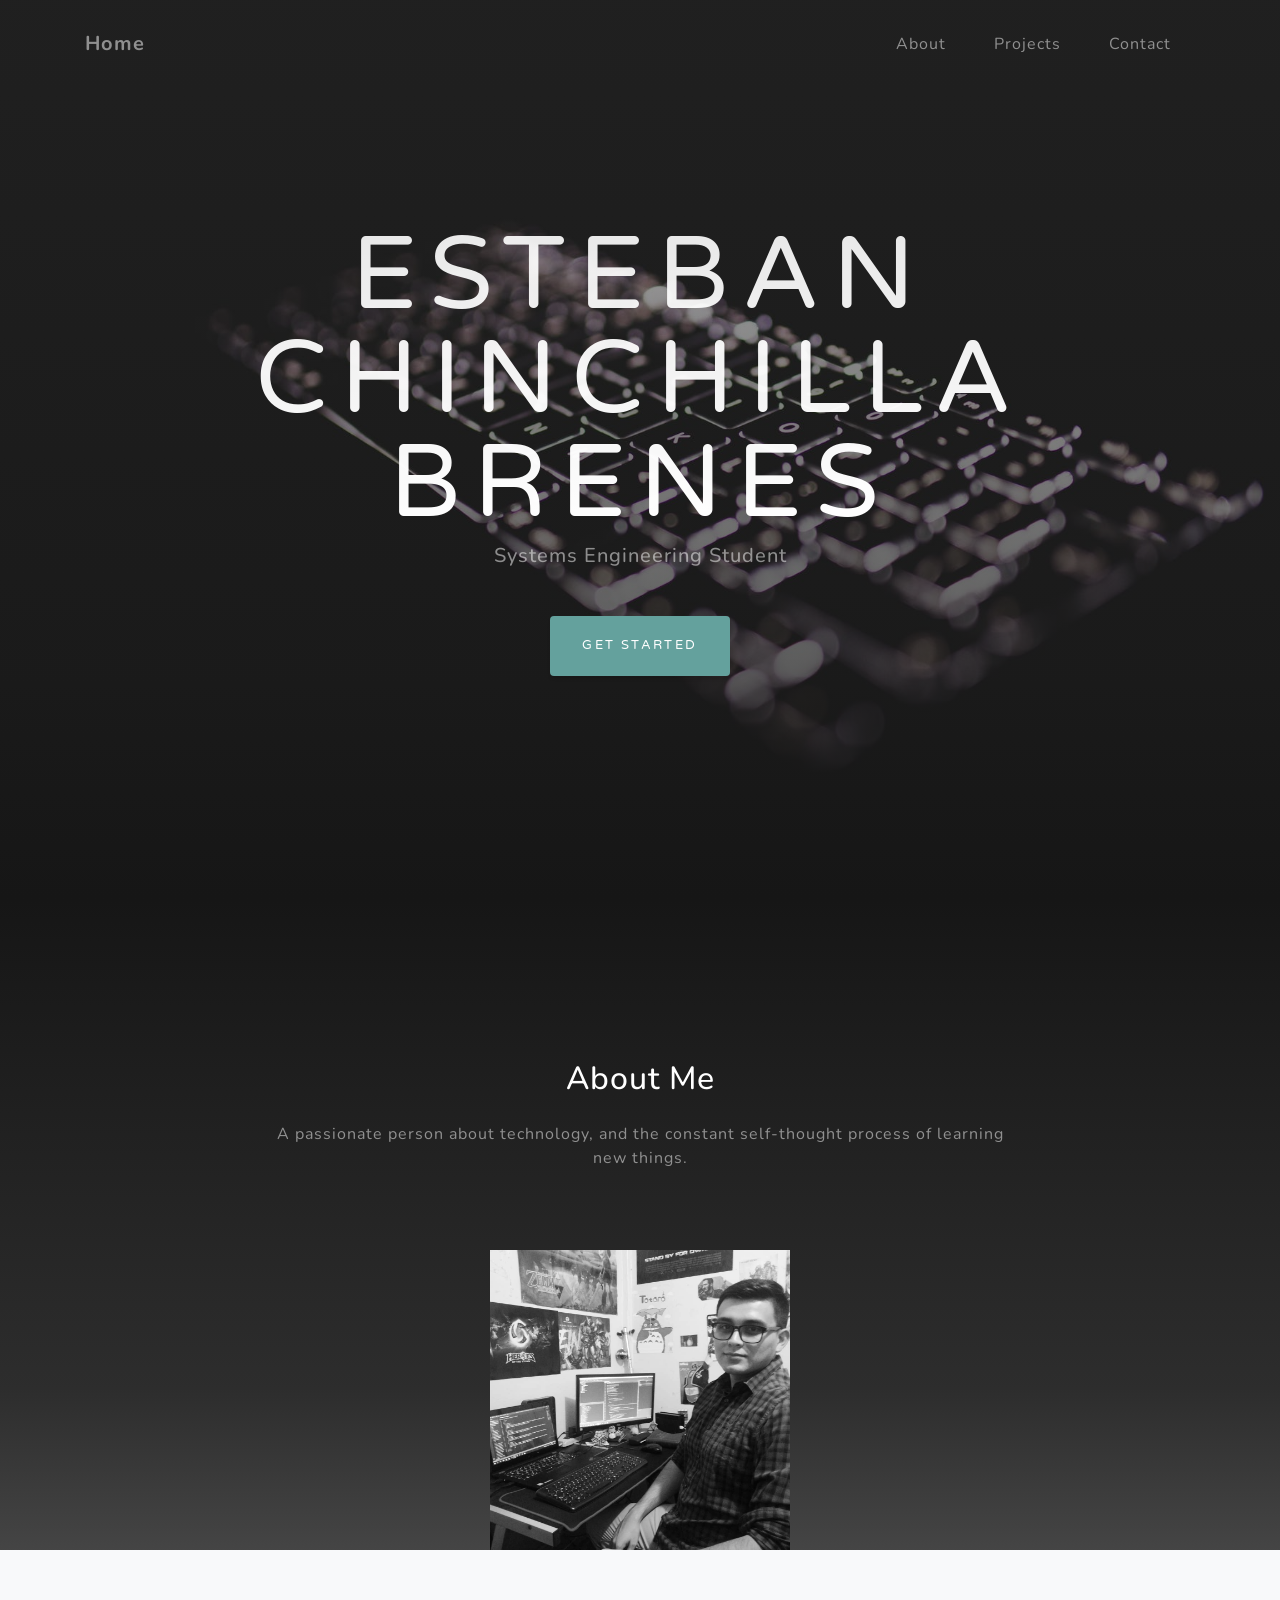
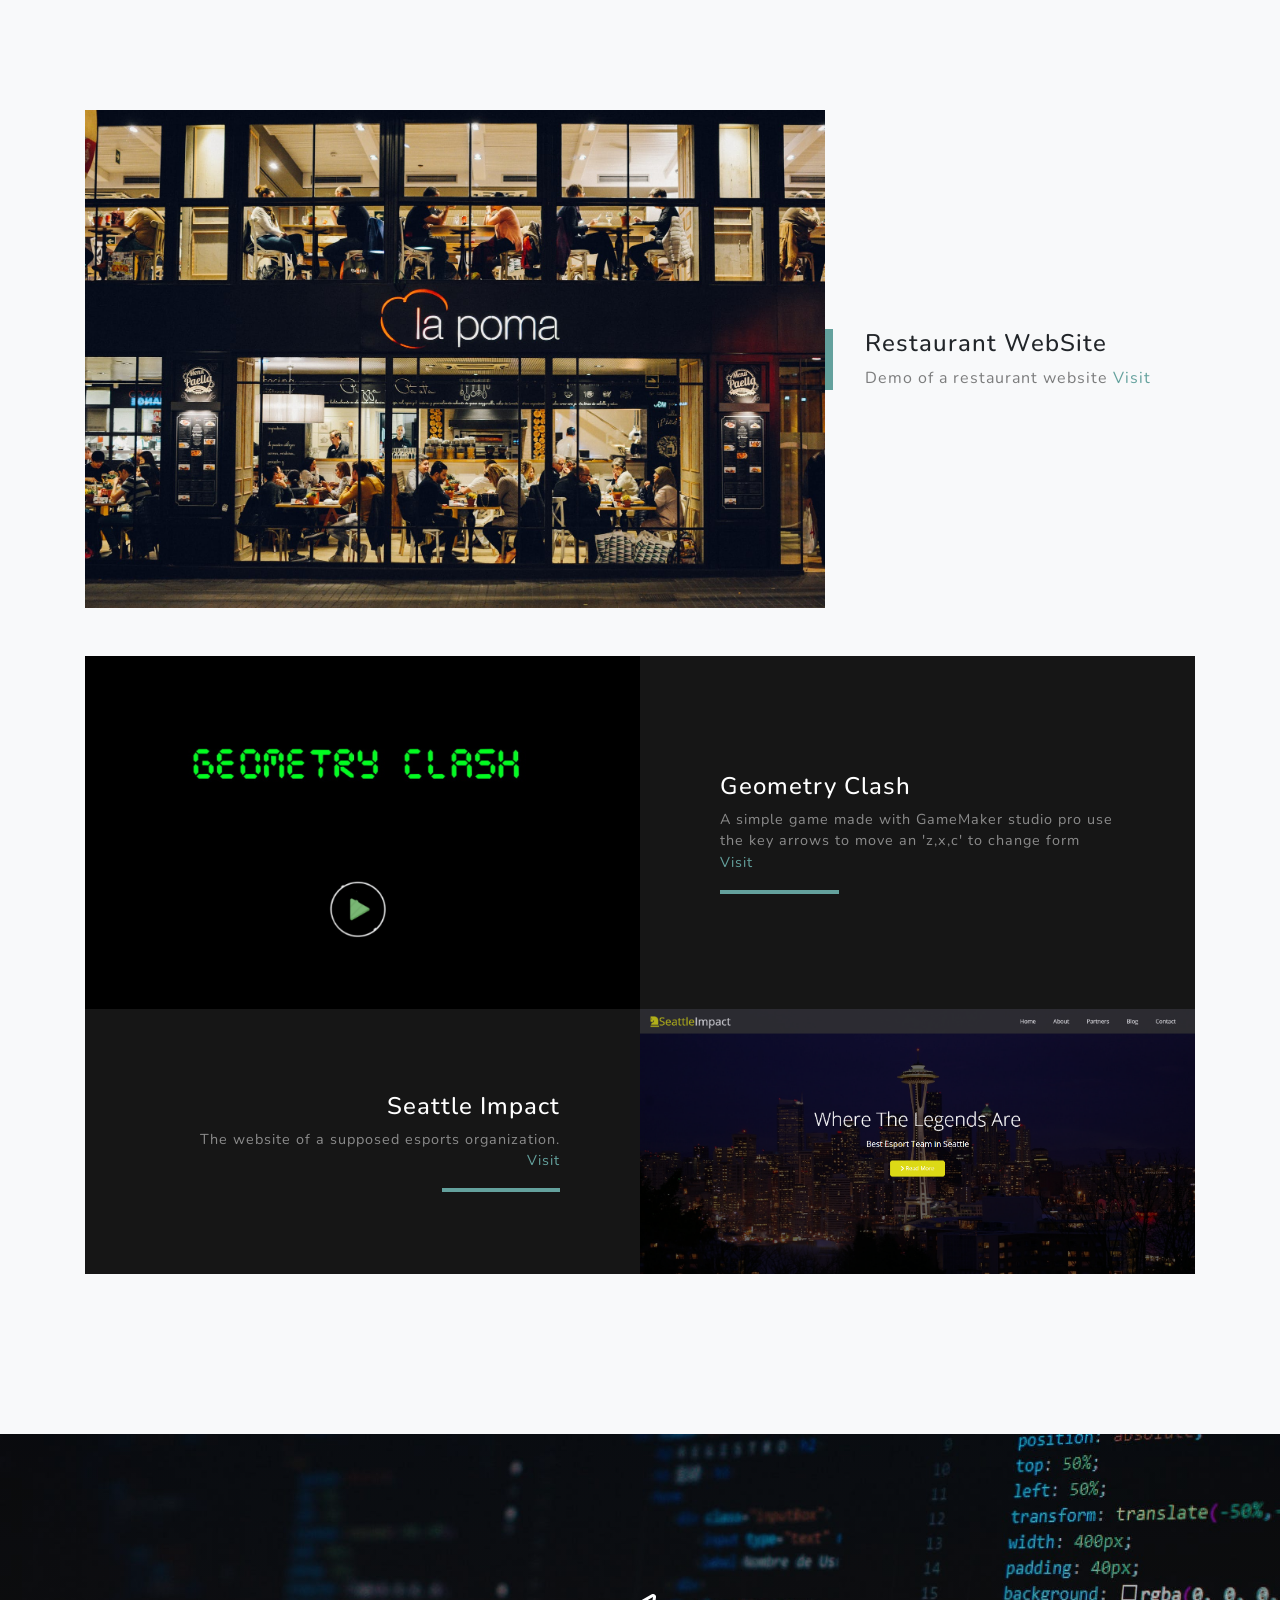
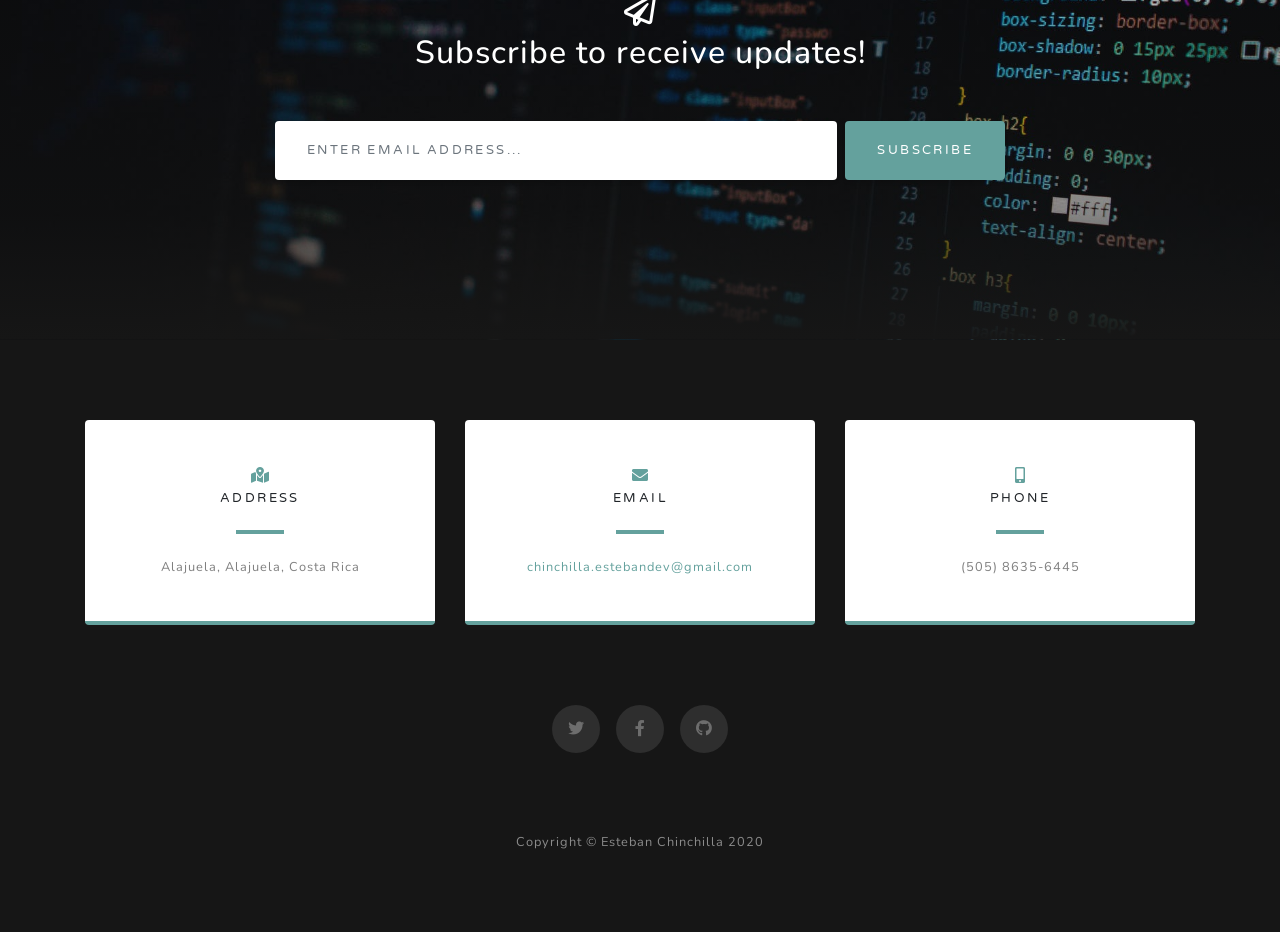
==== commit e8d5d97b: "esport add" ====
--- a/index.html
+++ b/index.html
@@ -109,6 +109,23 @@
           </div>
         </div>
       </div>
+      <!-- Project Two Row -->
+      <div class="row justify-content-center no-gutters">
+        <div class="col-lg-6">
+          <img class="img-fluid" src="img/seattle.PNG" alt="">
+        </div>
+        <div class="col-lg-6 order-lg-first">
+          <div class="bg-black text-center h-100 project">
+            <div class="d-flex h-100">
+              <div class="project-text w-100 my-auto text-center text-lg-right">
+                <h4 class="text-white">Seattle Impact</h4>
+                <p class="mb-0 text-white-50">The website of a supposed esports organization. <a href="https://stoic-noyce-1011a7.netlify.app">Visit</a></p>
+                <hr class="d-none d-lg-block mb-0 mr-0">
+              </div>
+            </div>
+          </div>
+        </div>
+      </div>
 
     </div>
   </section>
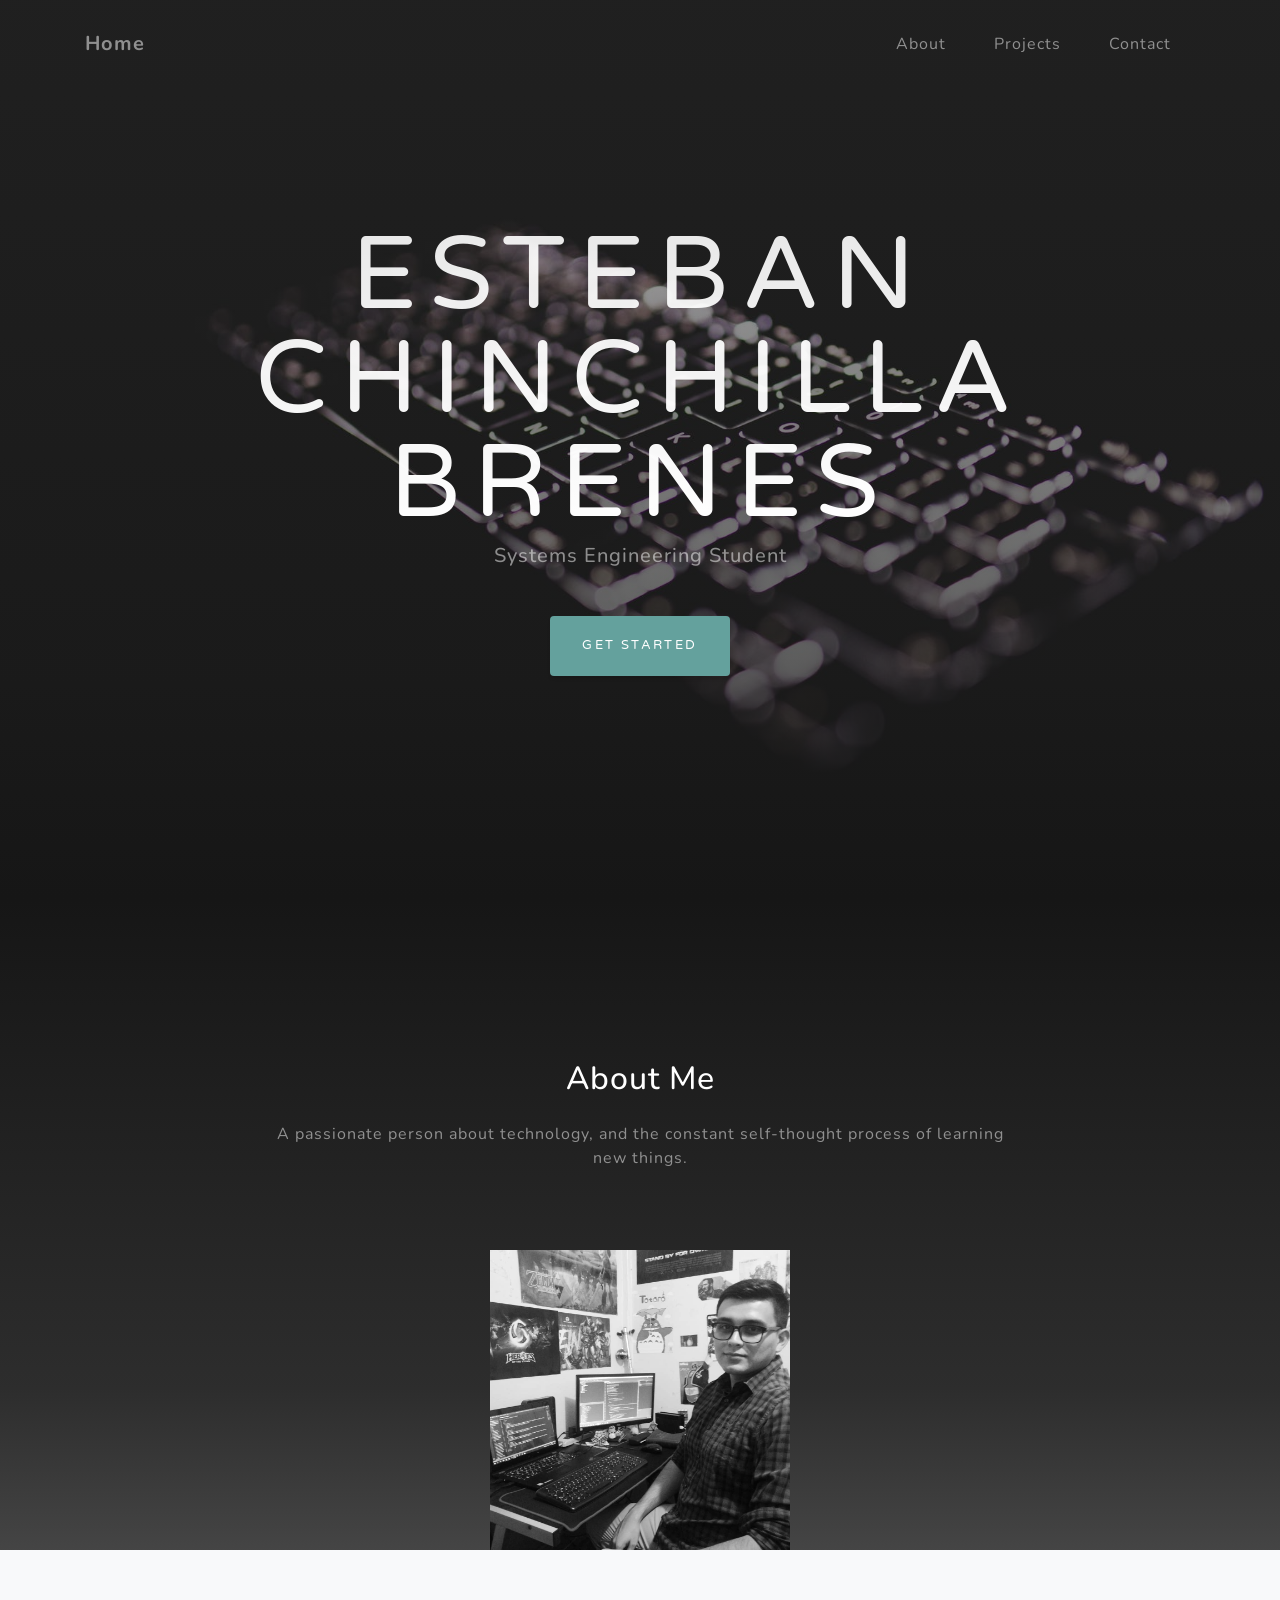
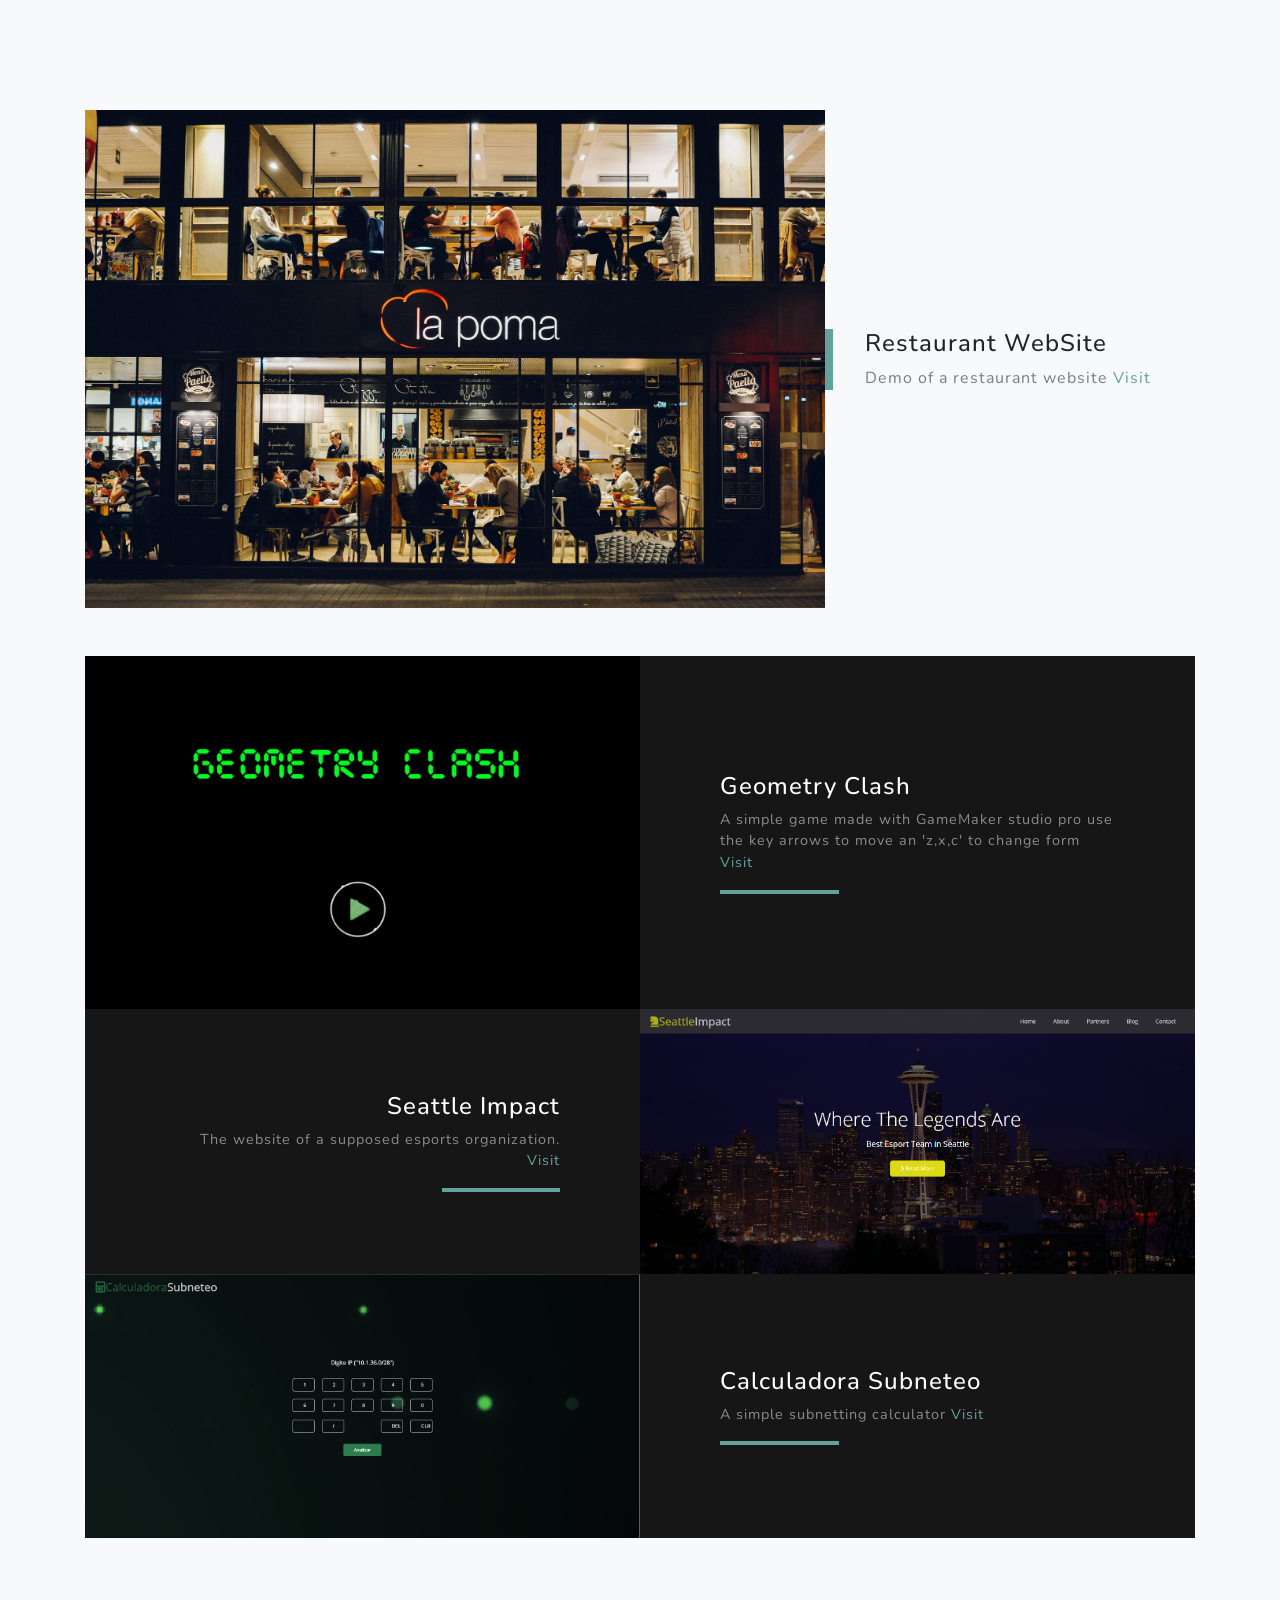
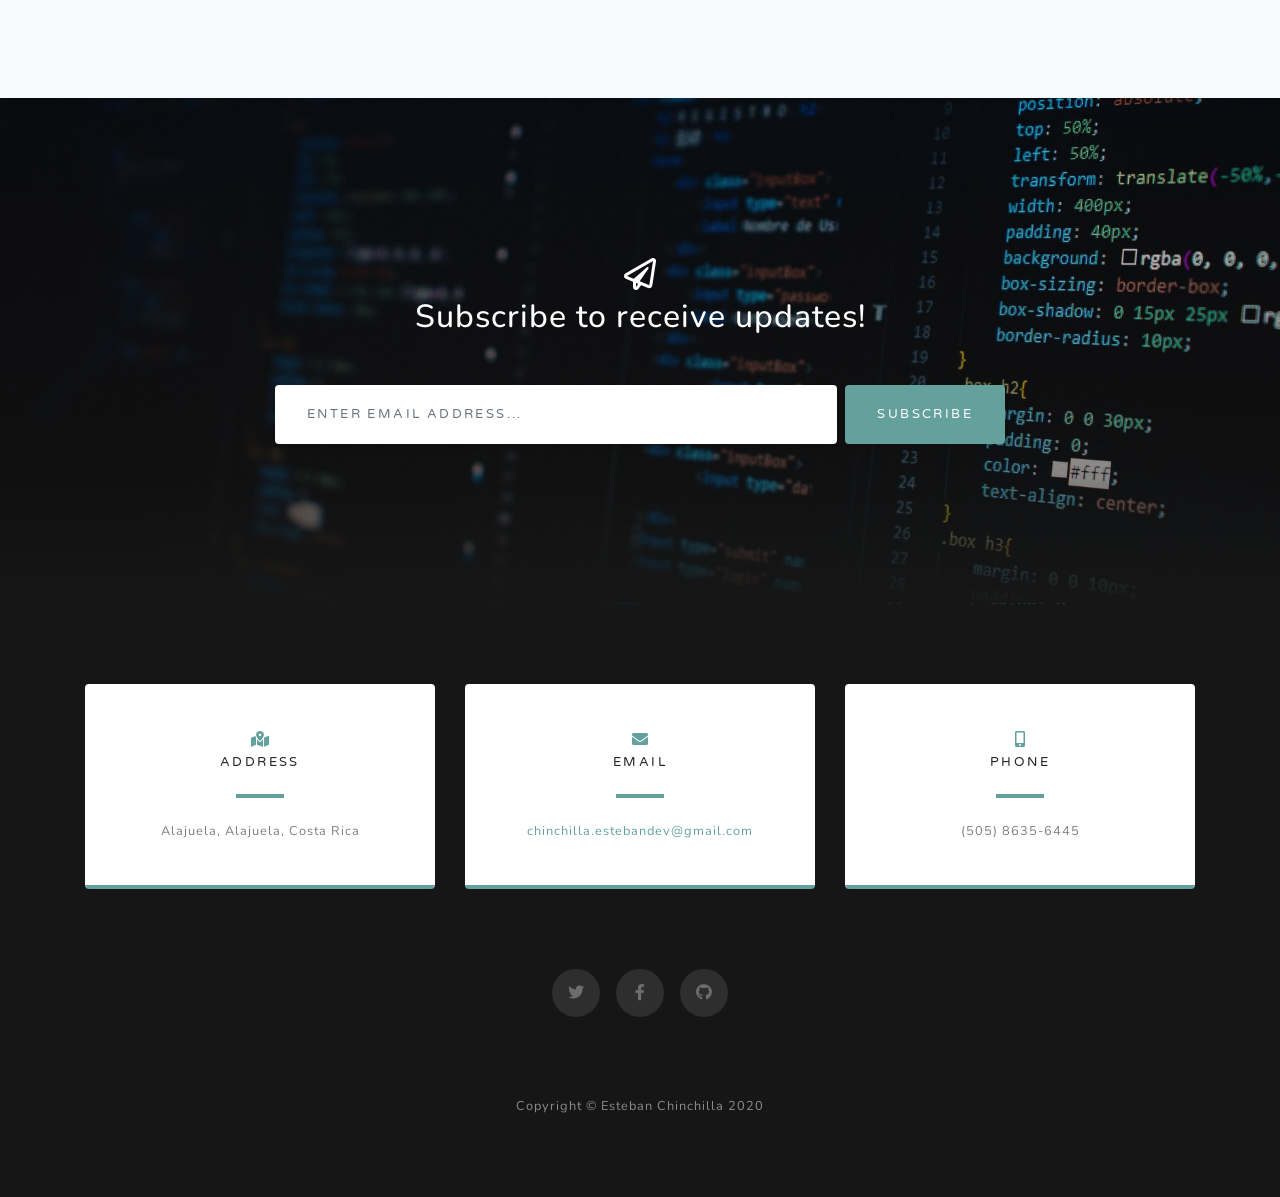
==== commit 50fbf139: "calculadora" ====
--- a/index.html
+++ b/index.html
@@ -126,7 +126,23 @@
           </div>
         </div>
       </div>
-
+      <!-- Project Three Row -->
+      <div class="row justify-content-center no-gutters mb-5 mb-lg-0">
+        <div class="col-lg-6">
+          <img class="img-fluid" src="img/subneteo.PNG" alt="">
+        </div>
+        <div class="col-lg-6">
+          <div class="bg-black text-center h-100 project">
+            <div class="d-flex h-100">
+              <div class="project-text w-100 my-auto text-center text-lg-left">
+                <h4 class="text-white">Calculadora Subneteo</h4>
+                <p class="mb-0 text-white-50">A simple subnetting calculator <a href="https://reverent-hodgkin-1c8995.netlify.app">Visit</a></p>
+                <hr class="d-none d-lg-block mb-0 ml-0">
+              </div>
+            </div>
+          </div>
+        </div>
+      </div>
     </div>
   </section>
 
